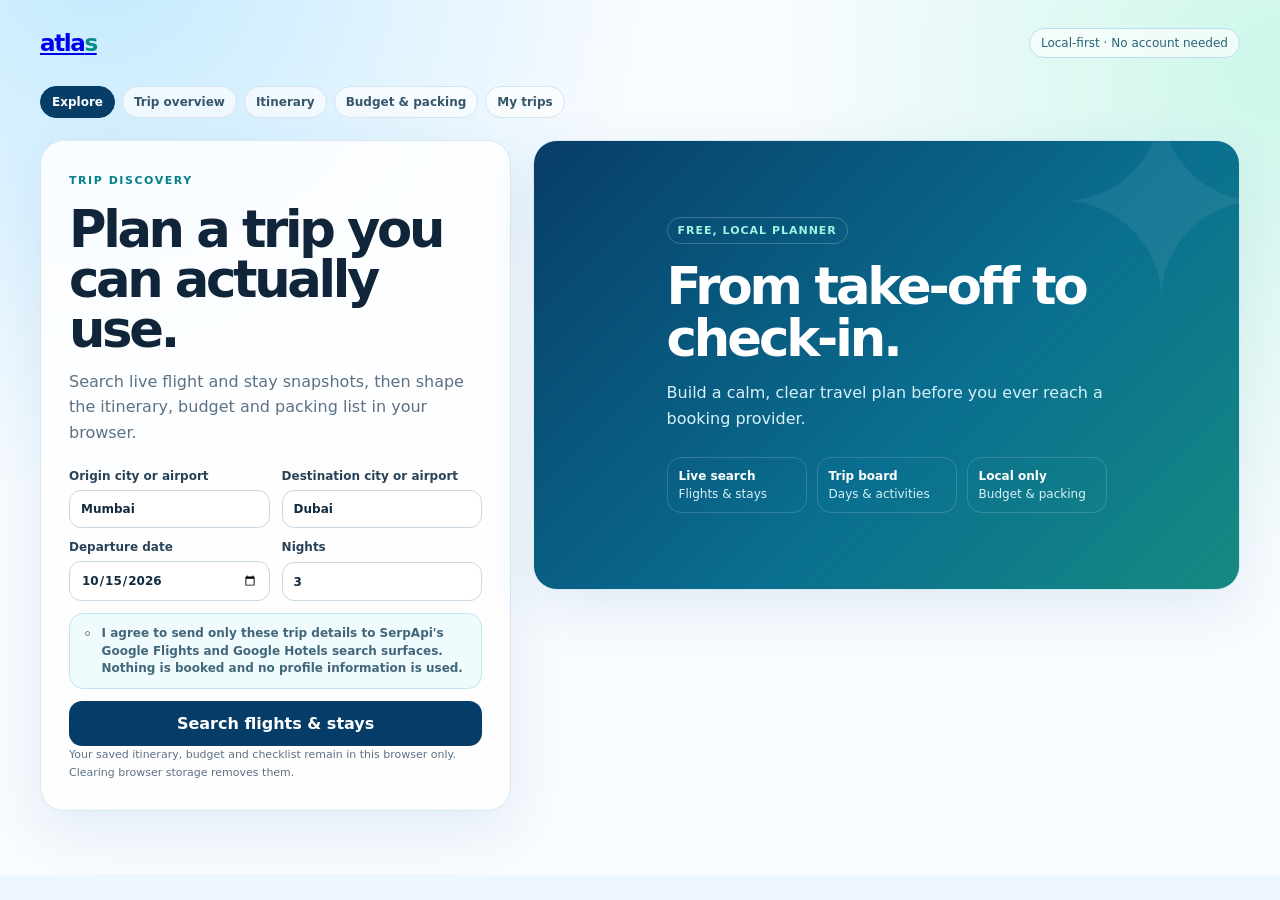
==== index.html @ ae642bfd "Initial Atlas travel planner prototype" ====
<!doctype html>
<html lang="en">
<head>
  <meta charset="utf-8" />
  <meta name="viewport" content="width=device-width, initial-scale=1" />
  <title>Atlas — Local Travel Planner</title>
  <style>
    :root{font-family:Inter,ui-sans-serif,system-ui,sans-serif;color:#10243a;background:#eef7ff}*{box-sizing:border-box}body{margin:0;background:radial-gradient(circle at 8% -5%,#c4eaff,transparent 34rem),radial-gradient(circle at 100% 8%,#cdf7ea,transparent 31rem),#f8fbff}button,input{font:inherit}button{cursor:pointer}.shell{max-width:1240px;margin:auto;padding:28px 20px 64px}.top{display:flex;justify-content:space-between;align-items:center;margin-bottom:28px}.brand{font-weight:900;letter-spacing:-.06em;font-size:23px}.brand i{font-style:normal;color:#078b89}.local{border:1px solid #bce0ef;border-radius:999px;padding:7px 11px;font-size:12px;color:#27637b;background:#ffffffa6}.hero{display:grid;grid-template-columns:.8fr 1.2fr;gap:22px}.card{border:1px solid #d6e8f2;border-radius:24px;background:#ffffffd9;box-shadow:0 18px 55px #1c61921a}.search{padding:28px}.eyebrow{font-size:11px;font-weight:900;letter-spacing:.14em;text-transform:uppercase;color:#05808c}.search h1{font-size:clamp(2rem,4vw,3.75rem);line-height:.98;letter-spacing:-.065em;margin:16px 0 14px}.search p{line-height:1.6;color:#5c7184;margin:0}.grid{display:grid;grid-template-columns:1fr 1fr;gap:12px;margin-top:24px}label{display:grid;gap:7px;color:#284359;font-size:12px;font-weight:800}input{min-width:0;border:1px solid #c7d8e3;border-radius:12px;padding:11px;background:#fff;color:#142a3e;outline:0}input:focus{border-color:#008b9a;box-shadow:0 0 0 3px #c7f1f1}.consent{display:flex;gap:9px;align-items:flex-start;border:1px solid #bfe5ee;background:#effbfc;border-radius:14px;padding:11px;margin-top:12px;color:#42667a;font-size:12px;line-height:1.45}.consent input{margin-top:2px}.primary{width:100%;border:0;border-radius:13px;background:#063d68;color:#fff;font-weight:850;padding:13px;margin-top:12px;transition:.2s}.primary:hover{background:#07568b;transform:translateY(-1px)}.primary:disabled{opacity:.55;cursor:not-allowed;transform:none}.fine{font-size:11px;color:#6b7f91;margin:13px 0 0;line-height:1.5}.welcome{min-height:450px;display:grid;place-items:center;overflow:hidden;position:relative;background:linear-gradient(135deg,#073d68,#0a6f90 58%,#168a81);padding:34px;color:#fff}.welcome:after{content:'✦';font-size:260px;line-height:1;position:absolute;right:-31px;top:-65px;color:#fff1}.welcome article{z-index:1;max-width:440px}.welcome span{display:inline-block;border:1px solid #ffffff36;border-radius:999px;padding:6px 10px;font-size:11px;font-weight:800;letter-spacing:.09em;text-transform:uppercase;color:#9ff4e2}.welcome h2{font-size:clamp(2rem,4vw,3.4rem);letter-spacing:-.06em;line-height:1;margin:17px 0 12px}.welcome p{color:#d7f2fb;line-height:1.65}.value{display:grid;grid-template-columns:repeat(3,1fr);gap:10px;margin-top:24px}.value div{border:1px solid #ffffff29;border-radius:14px;padding:11px;font-size:12px;color:#d7f2fb}.value b{display:block;color:#fff;margin-bottom:4px}.results{display:none;overflow:hidden}.results.active{display:block}.trip-head{padding:25px;background:linear-gradient(130deg,#05395f,#08738d 61%,#168980);color:#fff;position:relative;overflow:hidden}.trip-head:after{content:'✦';position:absolute;right:18px;top:-42px;font-size:150px;color:#fff1}.trip-head small{color:#a9f5e3;font-weight:900;text-transform:uppercase;letter-spacing:.12em}.trip-head h2{margin:7px 0;font-size:25px;letter-spacing:-.04em}.trip-head p{margin:0;color:#dbf5fb;font-size:13px}.head-actions{position:absolute;z-index:1;right:19px;bottom:18px;display:flex;gap:8px}.head-actions button{border:1px solid #ffffff57;background:#ffffff20;color:#fff;border-radius:9px;padding:8px 10px;font-size:11px;font-weight:800}.result-body{padding:20px}.timeline{display:grid;grid-template-columns:repeat(4,1fr);gap:8px;padding:0;margin:0 0 20px;list-style:none}.timeline li{border:1px solid #dce9ef;border-radius:12px;padding:10px;background:#fbfdff}.timeline li:before{content:'•';font-size:24px;line-height:8px;color:#0994a1}.timeline strong,.timeline span{display:block}.timeline strong{font-size:11px;margin-top:5px}.timeline span{font-size:10px;line-height:1.35;color:#6a7d8d;margin-top:3px}.groups{display:grid;gap:18px}.group-title{display:flex;justify-content:space-between;align-items:center}.group-title h3{font-size:16px;letter-spacing:-.025em;margin:0}.count{font-size:11px;color:#07828d;background:#e4f8f7;padding:5px 8px;border-radius:999px;font-weight:800}.group p{font-size:11px;line-height:1.5;color:#687e91;margin:4px 0 9px}.options{display:grid;gap:9px}.option{display:grid;grid-template-columns:42px minmax(0,1fr) auto;gap:11px;align-items:center;border:1px solid #dce8ef;background:#fff;border-radius:14px;padding:10px;transition:.2s}.option:hover{border-color:#8bd4df;box-shadow:0 8px 20px #197ca315}.icon{display:grid;place-items:center;width:42px;height:42px;border-radius:12px;background:linear-gradient(135deg,#daf5ff,#d4f4e9);font-size:18px}.option strong{font-size:12px}.option div{font-size:11px;line-height:1.4;color:#617687;margin-top:2px}.price{font-size:11px;font-weight:900;color:#08758f;text-align:right}.warning{margin-top:15px;border-radius:12px;background:#fff7df;color:#6e5103;padding:11px;font-size:11px;line-height:1.5}.planner{display:none;grid-template-columns:1.2fr .8fr;gap:20px;margin-top:22px}.planner.active{display:grid}.section{padding:22px}.section h2{font-size:18px;letter-spacing:-.03em;margin:0}.section>p{font-size:12px;color:#687c8d;line-height:1.5;margin:5px 0 16px}.days{display:grid;gap:9px}.day{border:1px solid #dce8ef;border-radius:14px;padding:12px;background:#fbfdff}.day-head{display:flex;justify-content:space-between;gap:10px;align-items:center}.day-head b{font-size:13px}.day-head span{font-size:11px;color:#637b8f}.activities{margin:10px 0 0;padding:0;list-style:none;display:grid;gap:6px}.activities li{display:flex;justify-content:space-between;gap:8px;border-top:1px solid #e6eef3;padding-top:7px;font-size:12px;color:#344f63}.activities button{border:0;background:transparent;color:#a34c4c;font-size:11px}.inline-form{display:grid;grid-template-columns:90px minmax(0,1fr) auto;gap:8px;margin-top:12px}.inline-form input{padding:9px;font-size:12px}.secondary{border:1px solid #a7d7e2;border-radius:10px;background:#edfaff;color:#08616f;padding:9px 11px;font-size:12px;font-weight:850}.budget-box{display:grid;gap:10px}.budget-total{border-radius:15px;background:#073e68;color:#fff;padding:15px}.budget-total small{color:#bfeefe}.budget-total b{display:block;font-size:27px;letter-spacing:-.05em;margin-top:2px}.expense-form{display:grid;grid-template-columns:minmax(0,1fr) 92px;gap:8px}.expense-list{display:grid;gap:6px;margin-top:4px}.expense{display:flex;justify-content:space-between;font-size:12px;padding:8px 0;border-bottom:1px solid #e5edf1}.expense button{border:0;background:none;color:#a34c4c;font-size:11px}.checks{display:grid;gap:8px}.check{display:flex;gap:9px;align-items:center;font-size:12px;color:#39566a}.check input{min-width:auto}.saved{margin-top:22px;padding:20px;display:none}.saved.active{display:block}.saved-list{display:flex;gap:8px;flex-wrap:wrap}.saved-list button{border:1px solid #bcdce8;border-radius:10px;padding:9px 10px;background:#f8fdff;color:#245168;font-size:11px;font-weight:800}.error{display:none;margin-top:15px;background:#fff0f2;color:#9e1740;border:1px solid #fecdd3;padding:11px;border-radius:12px;font-size:12px}.empty{font-size:12px;color:#6d8191;text-align:center;padding:15px}.toast{position:fixed;left:50%;bottom:24px;transform:translateX(-50%) translateY(70px);background:#073e68;color:#fff;border-radius:999px;padding:11px 15px;font-size:12px;font-weight:800;transition:.25s;z-index:3}.toast.show{transform:translateX(-50%) translateY(0)}@media(max-width:900px){.hero,.planner{grid-template-columns:1fr}.welcome{min-height:300px}.timeline{grid-template-columns:1fr 1fr}}@media(max-width:520px){.shell{padding:18px 14px 44px}.search,.section{padding:20px}.grid,.value{grid-template-columns:1fr}.option{grid-template-columns:40px minmax(0,1fr)}.price{grid-column:2;text-align:left}.head-actions{position:static;margin-top:16px}.inline-form{grid-template-columns:1fr}.timeline{grid-template-columns:1fr 1fr}}
  </style>
</head>
<body>
  <div class="shell">
    <header class="top"><a href="/" class="brand">atla<i>s</i></a><div class="local">Local-first · No account needed</div></header>
    <nav aria-label="Atlas workspace" style="display:flex;gap:7px;overflow:auto;padding:0 0 22px"><a href="#search-form" style="border:1px solid #073e68;border-radius:999px;padding:8px 11px;background:#073e68;color:#fff;font-size:12px;font-weight:800;text-decoration:none;white-space:nowrap">Explore</a><a href="#results" style="border:1px solid #d4e5ed;border-radius:999px;padding:8px 11px;background:#ffffffa6;color:#36576b;font-size:12px;font-weight:800;text-decoration:none;white-space:nowrap">Trip overview</a><a href="#planner" style="border:1px solid #d4e5ed;border-radius:999px;padding:8px 11px;background:#ffffffa6;color:#36576b;font-size:12px;font-weight:800;text-decoration:none;white-space:nowrap">Itinerary</a><a href="#planner" style="border:1px solid #d4e5ed;border-radius:999px;padding:8px 11px;background:#ffffffa6;color:#36576b;font-size:12px;font-weight:800;text-decoration:none;white-space:nowrap">Budget & packing</a><a href="#saved" style="border:1px solid #d4e5ed;border-radius:999px;padding:8px 11px;background:#ffffffa6;color:#36576b;font-size:12px;font-weight:800;text-decoration:none;white-space:nowrap">My trips</a></nav>
    <main class="hero">
      <section class="card search"><span class="eyebrow">Trip discovery</span><h1>Plan a trip you can actually use.</h1><p>Search live flight and stay snapshots, then shape the itinerary, budget and packing list in your browser.</p>
        <form id="search-form"><div class="grid"><label>Origin city or airport<input name="origin" value="Mumbai" required maxlength="80" placeholder="Mumbai or BOM"></label><label>Destination city or airport<input name="destination" value="Dubai" required maxlength="80" placeholder="Dubai or DXB"></label><label>Departure date<input name="departure_date" type="date" value="2026-10-15" required></label><label>Nights<input name="duration_days" type="number" min="1" max="30" value="3" required></label></div><label class="consent"><input id="confirm" type="checkbox" required><span>I agree to send only these trip details to SerpApi's Google Flights and Google Hotels search surfaces. Nothing is booked and no profile information is used.</span></label><button id="submit" class="primary" type="submit">Search flights & stays</button></form>
        <div id="error" class="error" role="alert"></div><p class="fine">Your saved itinerary, budget and checklist remain in this browser only. Clearing browser storage removes them.</p>
      </section>
      <section><div id="welcome" class="card welcome"><article><span>Free, local planner</span><h2>From take-off to check-in.</h2><p>Build a calm, clear travel plan before you ever reach a booking provider.</p><div class="value"><div><b>Live search</b>Flights & stays</div><div><b>Trip board</b>Days & activities</div><div><b>Local only</b>Budget & packing</div></div></article></div><article id="results" class="card results"></article></section>
    </main>
    <section id="planner" class="planner"><article class="card section"><h2>Itinerary board</h2><p>Add your own plans to each day. They stay on this device.</p><div id="days" class="days"></div><form id="activity-form" class="inline-form"><input id="activity-day" type="number" min="1" value="1" aria-label="Day"><input id="activity-name" maxlength="100" placeholder="e.g. Dinner in Downtown" required><button class="secondary">Add plan</button></form></article><aside class="card section"><h2>Trip budget</h2><p>Manual planning budget — not a booking quote.</p><div class="budget-box"><div class="budget-total"><small>Planned spend</small><b id="budget-total">USD 0</b></div><form id="expense-form" class="expense-form"><input id="expense-name" maxlength="60" placeholder="e.g. Airport transfer" required><input id="expense-amount" type="number" min="0" step="1" placeholder="USD" required><button class="secondary" style="grid-column:1/-1">Add expense</button></form><div id="expense-list" class="expense-list"></div></div><h2 style="margin-top:24px">Packing checklist</h2><p>Simple, local and editable later.</p><div id="checks" class="checks"></div></aside></section>
    <section id="saved" class="card saved"><h2 style="margin:0;font-size:17px">Saved in this browser</h2><p style="font-size:12px;margin:5px 0 13px">Open a locally saved trip plan or clear it from this device.</p><div id="saved-list" class="saved-list"></div></section>
  </div><div id="toast" class="toast" role="status"></div>
  <script>
    const $=selector=>document.querySelector(selector), storeKey='atlas.localTrips.v1';let active=null;const defaults=['Passport / ID','Flight check-in','Power adapter','Medication','Travel insurance'];
    const text=(tag,value)=>{const node=document.createElement(tag);node.textContent=value;return node};const safe=()=>{try{return JSON.parse(localStorage.getItem(storeKey)||'[]')}catch{return[]}};const saveAll=trips=>localStorage.setItem(storeKey,JSON.stringify(trips));
    function toast(message){const node=$('#toast');node.textContent=message;node.classList.add('show');setTimeout(()=>node.classList.remove('show'),2200)}function money(value){return `USD ${Number(value||0).toLocaleString('en-US',{maximumFractionDigits:0})}`}
    function persist(){if(!active)return;const trips=safe();const index=trips.findIndex(item=>item.id===active.id);if(index>=0)trips[index]=active;else trips.unshift(active);saveAll(trips.slice(0,8));renderSaved()}
    function createTrip(data){return{id:crypto.randomUUID(),createdAt:Date.now(),data,activities:Array.from({length:data.trip.duration_days},()=>[]),expenses:[],checks:defaults.map(label=>({label,done:false}))}}
    function renderResults(){const data=active.data,results=$('#results');results.replaceChildren();const head=document.createElement('header');head.className='trip-head';head.append(text('small','Your trip at a glance'),text('h2',data.trip.title),text('p',`${data.trip.origin} → ${data.trip.destination} · ${data.trip.date_label} · ${data.trip.duration_days} nights`));const actions=document.createElement('div');actions.className='head-actions';const saveButton=text('button','Save plan');saveButton.onclick=()=>{persist();toast('Trip saved on this device')};const resetButton=text('button','New search');resetButton.onclick=()=>window.scrollTo({top:0,behavior:'smooth'});actions.append(saveButton,resetButton);head.append(actions);const body=document.createElement('div');body.className='result-body';const timeline=document.createElement('ol');timeline.className='timeline';data.timeline.forEach(item=>{const li=document.createElement('li');li.append(text('strong',item.title),text('span',item.detail));timeline.append(li)});const groups=document.createElement('div');groups.className='groups';data.option_groups.forEach((group,index)=>{const section=document.createElement('section');section.className='group';const title=document.createElement('div');title.className='group-title';title.append(text('h3',group.title),text('span',`${group.options.length} options`));title.lastChild.className='count';section.append(title,text('p',group.subtitle));const options=document.createElement('div');options.className='options';group.options.forEach(option=>{const row=document.createElement('article');row.className='option';const icon=text('span',index===0?'✈':'⌂');icon.className='icon';const detail=document.createElement('div');detail.append(text('strong',option.label),text('div',option.detail));const price=text('span',option.detail.match(/(?:USD\s*\d+|\$\d+)/)?.[0]||'Live snapshot');price.className='price';row.append(icon,detail,price);options.append(row)});section.append(options);groups.append(section)});body.append(timeline,groups,text('div',data.notice));body.lastChild.className='warning';results.append(head,body);results.classList.add('active');$('#welcome').style.display='none'}
    function renderPlanner(){if(!active)return;const days=$('#days');days.replaceChildren();active.activities.forEach((items,index)=>{const day=document.createElement('section');day.className='day';const hd=document.createElement('div');hd.className='day-head';hd.append(text('b',`Day ${index+1}`),text('span',index===0?'Arrival':'Plan your day'));const list=document.createElement('ul');list.className='activities';if(!items.length)list.append(text('li','Nothing planned yet.'));items.forEach((item,itemIndex)=>{const li=document.createElement('li');const remove=text('button','Remove');remove.onclick=()=>{active.activities[index].splice(itemIndex,1);persist();renderPlanner()};li.append(text('span',item),remove);list.append(li)});day.append(hd,list);days.append(day)});const expenseList=$('#expense-list');expenseList.replaceChildren();const total=active.expenses.reduce((sum,item)=>sum+item.amount,0);$('#budget-total').textContent=money(total);if(!active.expenses.length)expenseList.append(text('div','No expenses added yet.'));active.expenses.forEach((item,index)=>{const row=document.createElement('div');row.className='expense';const remove=text('button','Remove');remove.onclick=()=>{active.expenses.splice(index,1);persist();renderPlanner()};row.append(text('span',item.name),text('span',`${money(item.amount)} `),remove);expenseList.append(row)});const checks=$('#checks');checks.replaceChildren();active.checks.forEach((item,index)=>{const label=document.createElement('label');label.className='check';const input=document.createElement('input');input.type='checkbox';input.checked=item.done;input.onchange=()=>{active.checks[index].done=input.checked;persist()};label.append(input,text('span',item.label));checks.append(label)});$('#planner').classList.add('active')}
    function renderSaved(){const trips=safe(),area=$('#saved'),list=$('#saved-list');list.replaceChildren();if(!trips.length){area.classList.remove('active');return}trips.forEach(trip=>{const button=text('button',`${trip.data.trip.destination} · ${trip.data.trip.date_label}`);button.onclick=()=>{active=trip;renderResults();renderPlanner();window.scrollTo({top:340,behavior:'smooth'})};list.append(button)});area.classList.add('active')}
    $('#search-form').addEventListener('submit',async event=>{event.preventDefault();const submit=$('#submit'),error=$('#error');error.style.display='none';submit.disabled=true;submit.textContent='Searching live options…';try{const fd=new FormData(event.currentTarget);const response=await fetch('/api/search',{method:'POST',headers:{'Content-Type':'application/json'},body:JSON.stringify({origin:fd.get('origin'),destination:fd.get('destination'),departure_date:fd.get('departure_date'),duration_days:Number(fd.get('duration_days'))})});const data=await response.json();if(!response.ok)throw new Error(data.detail||'Search is unavailable.');active=createTrip(data);renderResults();renderPlanner();persist();toast('Your local trip board is ready')}catch(reason){error.textContent=reason.message||'Search is unavailable.';error.style.display='block'}finally{submit.disabled=false;submit.textContent='Search flights & stays'}});
    $('#activity-form').addEventListener('submit',event=>{event.preventDefault();if(!active)return;const day=Number($('#activity-day').value)-1,name=$('#activity-name').value.trim();if(day<0||day>=active.activities.length||!name)return;active.activities[day].push(name);$('#activity-name').value='';persist();renderPlanner();toast('Plan added')});$('#expense-form').addEventListener('submit',event=>{event.preventDefault();if(!active)return;const name=$('#expense-name').value.trim(),amount=Number($('#expense-amount').value);if(!name||!Number.isFinite(amount)||amount<0)return;active.expenses.push({name,amount});$('#expense-name').value='';$('#expense-amount').value='';persist();renderPlanner();toast('Expense added')});renderSaved();
  </script>
</body>
</html>
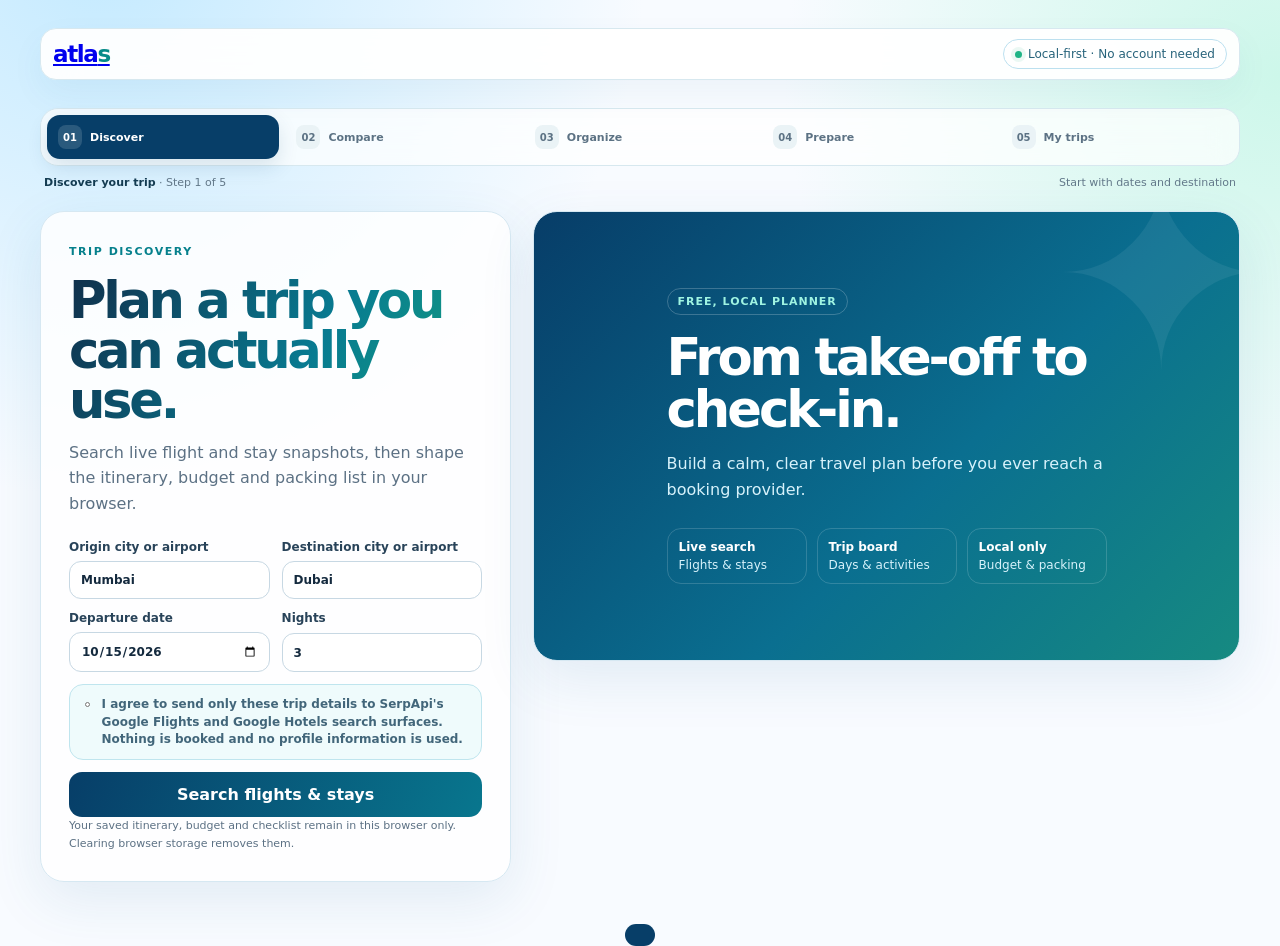
==== commit 2e90ae7b: "Improve planner navigation and responsive UX" ====
--- a/index.html
+++ b/index.html
@@ -7,11 +7,14 @@
   <style>
     :root{font-family:Inter,ui-sans-serif,system-ui,sans-serif;color:#10243a;background:#eef7ff}*{box-sizing:border-box}body{margin:0;background:radial-gradient(circle at 8% -5%,#c4eaff,transparent 34rem),radial-gradient(circle at 100% 8%,#cdf7ea,transparent 31rem),#f8fbff}button,input{font:inherit}button{cursor:pointer}.shell{max-width:1240px;margin:auto;padding:28px 20px 64px}.top{display:flex;justify-content:space-between;align-items:center;margin-bottom:28px}.brand{font-weight:900;letter-spacing:-.06em;font-size:23px}.brand i{font-style:normal;color:#078b89}.local{border:1px solid #bce0ef;border-radius:999px;padding:7px 11px;font-size:12px;color:#27637b;background:#ffffffa6}.hero{display:grid;grid-template-columns:.8fr 1.2fr;gap:22px}.card{border:1px solid #d6e8f2;border-radius:24px;background:#ffffffd9;box-shadow:0 18px 55px #1c61921a}.search{padding:28px}.eyebrow{font-size:11px;font-weight:900;letter-spacing:.14em;text-transform:uppercase;color:#05808c}.search h1{font-size:clamp(2rem,4vw,3.75rem);line-height:.98;letter-spacing:-.065em;margin:16px 0 14px}.search p{line-height:1.6;color:#5c7184;margin:0}.grid{display:grid;grid-template-columns:1fr 1fr;gap:12px;margin-top:24px}label{display:grid;gap:7px;color:#284359;font-size:12px;font-weight:800}input{min-width:0;border:1px solid #c7d8e3;border-radius:12px;padding:11px;background:#fff;color:#142a3e;outline:0}input:focus{border-color:#008b9a;box-shadow:0 0 0 3px #c7f1f1}.consent{display:flex;gap:9px;align-items:flex-start;border:1px solid #bfe5ee;background:#effbfc;border-radius:14px;padding:11px;margin-top:12px;color:#42667a;font-size:12px;line-height:1.45}.consent input{margin-top:2px}.primary{width:100%;border:0;border-radius:13px;background:#063d68;color:#fff;font-weight:850;padding:13px;margin-top:12px;transition:.2s}.primary:hover{background:#07568b;transform:translateY(-1px)}.primary:disabled{opacity:.55;cursor:not-allowed;transform:none}.fine{font-size:11px;color:#6b7f91;margin:13px 0 0;line-height:1.5}.welcome{min-height:450px;display:grid;place-items:center;overflow:hidden;position:relative;background:linear-gradient(135deg,#073d68,#0a6f90 58%,#168a81);padding:34px;color:#fff}.welcome:after{content:'✦';font-size:260px;line-height:1;position:absolute;right:-31px;top:-65px;color:#fff1}.welcome article{z-index:1;max-width:440px}.welcome span{display:inline-block;border:1px solid #ffffff36;border-radius:999px;padding:6px 10px;font-size:11px;font-weight:800;letter-spacing:.09em;text-transform:uppercase;color:#9ff4e2}.welcome h2{font-size:clamp(2rem,4vw,3.4rem);letter-spacing:-.06em;line-height:1;margin:17px 0 12px}.welcome p{color:#d7f2fb;line-height:1.65}.value{display:grid;grid-template-columns:repeat(3,1fr);gap:10px;margin-top:24px}.value div{border:1px solid #ffffff29;border-radius:14px;padding:11px;font-size:12px;color:#d7f2fb}.value b{display:block;color:#fff;margin-bottom:4px}.results{display:none;overflow:hidden}.results.active{display:block}.trip-head{padding:25px;background:linear-gradient(130deg,#05395f,#08738d 61%,#168980);color:#fff;position:relative;overflow:hidden}.trip-head:after{content:'✦';position:absolute;right:18px;top:-42px;font-size:150px;color:#fff1}.trip-head small{color:#a9f5e3;font-weight:900;text-transform:uppercase;letter-spacing:.12em}.trip-head h2{margin:7px 0;font-size:25px;letter-spacing:-.04em}.trip-head p{margin:0;color:#dbf5fb;font-size:13px}.head-actions{position:absolute;z-index:1;right:19px;bottom:18px;display:flex;gap:8px}.head-actions button{border:1px solid #ffffff57;background:#ffffff20;color:#fff;border-radius:9px;padding:8px 10px;font-size:11px;font-weight:800}.result-body{padding:20px}.timeline{display:grid;grid-template-columns:repeat(4,1fr);gap:8px;padding:0;margin:0 0 20px;list-style:none}.timeline li{border:1px solid #dce9ef;border-radius:12px;padding:10px;background:#fbfdff}.timeline li:before{content:'•';font-size:24px;line-height:8px;color:#0994a1}.timeline strong,.timeline span{display:block}.timeline strong{font-size:11px;margin-top:5px}.timeline span{font-size:10px;line-height:1.35;color:#6a7d8d;margin-top:3px}.groups{display:grid;gap:18px}.group-title{display:flex;justify-content:space-between;align-items:center}.group-title h3{font-size:16px;letter-spacing:-.025em;margin:0}.count{font-size:11px;color:#07828d;background:#e4f8f7;padding:5px 8px;border-radius:999px;font-weight:800}.group p{font-size:11px;line-height:1.5;color:#687e91;margin:4px 0 9px}.options{display:grid;gap:9px}.option{display:grid;grid-template-columns:42px minmax(0,1fr) auto;gap:11px;align-items:center;border:1px solid #dce8ef;background:#fff;border-radius:14px;padding:10px;transition:.2s}.option:hover{border-color:#8bd4df;box-shadow:0 8px 20px #197ca315}.icon{display:grid;place-items:center;width:42px;height:42px;border-radius:12px;background:linear-gradient(135deg,#daf5ff,#d4f4e9);font-size:18px}.option strong{font-size:12px}.option div{font-size:11px;line-height:1.4;color:#617687;margin-top:2px}.price{font-size:11px;font-weight:900;color:#08758f;text-align:right}.warning{margin-top:15px;border-radius:12px;background:#fff7df;color:#6e5103;padding:11px;font-size:11px;line-height:1.5}.planner{display:none;grid-template-columns:1.2fr .8fr;gap:20px;margin-top:22px}.planner.active{display:grid}.section{padding:22px}.section h2{font-size:18px;letter-spacing:-.03em;margin:0}.section>p{font-size:12px;color:#687c8d;line-height:1.5;margin:5px 0 16px}.days{display:grid;gap:9px}.day{border:1px solid #dce8ef;border-radius:14px;padding:12px;background:#fbfdff}.day-head{display:flex;justify-content:space-between;gap:10px;align-items:center}.day-head b{font-size:13px}.day-head span{font-size:11px;color:#637b8f}.activities{margin:10px 0 0;padding:0;list-style:none;display:grid;gap:6px}.activities li{display:flex;justify-content:space-between;gap:8px;border-top:1px solid #e6eef3;padding-top:7px;font-size:12px;color:#344f63}.activities button{border:0;background:transparent;color:#a34c4c;font-size:11px}.inline-form{display:grid;grid-template-columns:90px minmax(0,1fr) auto;gap:8px;margin-top:12px}.inline-form input{padding:9px;font-size:12px}.secondary{border:1px solid #a7d7e2;border-radius:10px;background:#edfaff;color:#08616f;padding:9px 11px;font-size:12px;font-weight:850}.budget-box{display:grid;gap:10px}.budget-total{border-radius:15px;background:#073e68;color:#fff;padding:15px}.budget-total small{color:#bfeefe}.budget-total b{display:block;font-size:27px;letter-spacing:-.05em;margin-top:2px}.expense-form{display:grid;grid-template-columns:minmax(0,1fr) 92px;gap:8px}.expense-list{display:grid;gap:6px;margin-top:4px}.expense{display:flex;justify-content:space-between;font-size:12px;padding:8px 0;border-bottom:1px solid #e5edf1}.expense button{border:0;background:none;color:#a34c4c;font-size:11px}.checks{display:grid;gap:8px}.check{display:flex;gap:9px;align-items:center;font-size:12px;color:#39566a}.check input{min-width:auto}.saved{margin-top:22px;padding:20px;display:none}.saved.active{display:block}.saved-list{display:flex;gap:8px;flex-wrap:wrap}.saved-list button{border:1px solid #bcdce8;border-radius:10px;padding:9px 10px;background:#f8fdff;color:#245168;font-size:11px;font-weight:800}.error{display:none;margin-top:15px;background:#fff0f2;color:#9e1740;border:1px solid #fecdd3;padding:11px;border-radius:12px;font-size:12px}.empty{font-size:12px;color:#6d8191;text-align:center;padding:15px}.toast{position:fixed;left:50%;bottom:24px;transform:translateX(-50%) translateY(70px);background:#073e68;color:#fff;border-radius:999px;padding:11px 15px;font-size:12px;font-weight:800;transition:.25s;z-index:3}.toast.show{transform:translateX(-50%) translateY(0)}@media(max-width:900px){.hero,.planner{grid-template-columns:1fr}.welcome{min-height:300px}.timeline{grid-template-columns:1fr 1fr}}@media(max-width:520px){.shell{padding:18px 14px 44px}.search,.section{padding:20px}.grid,.value{grid-template-columns:1fr}.option{grid-template-columns:40px minmax(0,1fr)}.price{grid-column:2;text-align:left}.head-actions{position:static;margin-top:16px}.inline-form{grid-template-columns:1fr}.timeline{grid-template-columns:1fr 1fr}}
   </style>
+  <style>
+    html{scroll-behavior:smooth}.top{position:sticky;top:10px;z-index:30;padding:10px 12px;border:1px solid #d7e8ef;border-radius:16px;background:#fffffff0;backdrop-filter:blur(18px);box-shadow:0 14px 35px #155d8c0d}.flow-nav{display:grid;grid-template-columns:repeat(5,1fr);gap:6px;margin:0 0 10px;padding:6px;border:1px solid #d7e8ef;border-radius:18px;background:#ffffffb8;backdrop-filter:blur(14px)}.flow-link{display:flex;align-items:center;gap:8px;padding:10px 11px;border-radius:13px;color:#5c7284;font-size:11px;font-weight:850;text-decoration:none;transition:.2s}.flow-link span{display:grid;place-items:center;flex:0 0 24px;width:24px;height:24px;border-radius:8px;background:#eaf3f6;font-size:10px}.flow-link.active{background:#073e68;color:#fff;box-shadow:0 8px 20px #073e6820}.flow-link.active span{background:#ffffff25}.flow-link.done{color:#087a72}.flow-link.done span{background:#dff8ee}.flow-status{display:flex;justify-content:space-between;margin:0 4px 22px;color:#63798a;font-size:11px}.flow-status b{color:#153d53}.search h1{background:linear-gradient(120deg,#102f4b,#087b91 58%,#13a17d);background-clip:text;-webkit-background-clip:text;color:transparent}.primary{background:linear-gradient(110deg,#073e68,#08758d 62%,#138d7c);background-size:160% 100%}.primary:hover{background-position:100% 0}.local:before{content:"";display:inline-block;width:7px;height:7px;margin-right:6px;border-radius:50%;background:#20b486;box-shadow:0 0 0 4px #20b48617}.option:hover{transform:translateY(-2px)}.flow-link:focus-visible,button:focus-visible,input:focus-visible{outline:3px solid #44c7c8;outline-offset:2px}@media(prefers-reduced-motion:reduce){html{scroll-behavior:auto}*,*:before,*:after{animation:none!important;transition:none!important}}@media(max-width:760px){.flow-nav{position:fixed;left:10px;right:10px;bottom:10px;z-index:40;margin:0;box-shadow:0 16px 50px #062d4938}.flow-link{justify-content:center;padding:9px 6px;font-size:0}.flow-link:after{content:attr(data-short);font-size:9px}.shell{padding-bottom:105px}.flow-status{display:none}}@media(max-width:420px){.flow-link:after{display:none}}
+  </style>
 </head>
 <body>
   <div class="shell">
     <header class="top"><a href="/" class="brand">atla<i>s</i></a><div class="local">Local-first · No account needed</div></header>
-    <nav aria-label="Atlas workspace" style="display:flex;gap:7px;overflow:auto;padding:0 0 22px"><a href="#search-form" style="border:1px solid #073e68;border-radius:999px;padding:8px 11px;background:#073e68;color:#fff;font-size:12px;font-weight:800;text-decoration:none;white-space:nowrap">Explore</a><a href="#results" style="border:1px solid #d4e5ed;border-radius:999px;padding:8px 11px;background:#ffffffa6;color:#36576b;font-size:12px;font-weight:800;text-decoration:none;white-space:nowrap">Trip overview</a><a href="#planner" style="border:1px solid #d4e5ed;border-radius:999px;padding:8px 11px;background:#ffffffa6;color:#36576b;font-size:12px;font-weight:800;text-decoration:none;white-space:nowrap">Itinerary</a><a href="#planner" style="border:1px solid #d4e5ed;border-radius:999px;padding:8px 11px;background:#ffffffa6;color:#36576b;font-size:12px;font-weight:800;text-decoration:none;white-space:nowrap">Budget & packing</a><a href="#saved" style="border:1px solid #d4e5ed;border-radius:999px;padding:8px 11px;background:#ffffffa6;color:#36576b;font-size:12px;font-weight:800;text-decoration:none;white-space:nowrap">My trips</a></nav>
+    <nav class="flow-nav" aria-label="Trip planning progress"><a class="flow-link active" data-step="0" data-short="Explore" href="#search-form"><span>01</span>Discover</a><a class="flow-link" data-step="1" data-short="Compare" href="#results"><span>02</span>Compare</a><a class="flow-link" data-step="2" data-short="Plan" href="#planner"><span>03</span>Organize</a><a class="flow-link" data-step="3" data-short="Prepare" href="#planner"><span>04</span>Prepare</a><a class="flow-link" data-step="4" data-short="Trips" href="#saved"><span>05</span>My trips</a></nav><div class="flow-status" aria-live="polite"><span><b id="flow-title">Discover your trip</b> · Step <span id="flow-number">1</span> of 5</span><span id="flow-hint">Start with dates and destination</span></div>
     <main class="hero">
       <section class="card search"><span class="eyebrow">Trip discovery</span><h1>Plan a trip you can actually use.</h1><p>Search live flight and stay snapshots, then shape the itinerary, budget and packing list in your browser.</p>
         <form id="search-form"><div class="grid"><label>Origin city or airport<input name="origin" value="Mumbai" required maxlength="80" placeholder="Mumbai or BOM"></label><label>Destination city or airport<input name="destination" value="Dubai" required maxlength="80" placeholder="Dubai or DXB"></label><label>Departure date<input name="departure_date" type="date" value="2026-10-15" required></label><label>Nights<input name="duration_days" type="number" min="1" max="30" value="3" required></label></div><label class="consent"><input id="confirm" type="checkbox" required><span>I agree to send only these trip details to SerpApi's Google Flights and Google Hotels search surfaces. Nothing is booked and no profile information is used.</span></label><button id="submit" class="primary" type="submit">Search flights & stays</button></form>
@@ -23,7 +26,7 @@
     <section id="saved" class="card saved"><h2 style="margin:0;font-size:17px">Saved in this browser</h2><p style="font-size:12px;margin:5px 0 13px">Open a locally saved trip plan or clear it from this device.</p><div id="saved-list" class="saved-list"></div></section>
   </div><div id="toast" class="toast" role="status"></div>
   <script>
-    const $=selector=>document.querySelector(selector), storeKey='atlas.localTrips.v1';let active=null;const defaults=['Passport / ID','Flight check-in','Power adapter','Medication','Travel insurance'];
+    const $=selector=>document.querySelector(selector), storeKey='atlas.localTrips.v1';let active=null;const defaults=['Passport / ID','Flight check-in','Power adapter','Medication','Travel insurance'];const flowCopy=[['Discover your trip','Start with dates and destination'],['Compare options','Review live search snapshots'],['Organize the days','Build a useful itinerary'],['Prepare to go','Budget and packing in one place'],['Return to a trip','Plans saved on this device']];function setFlow(step){document.querySelectorAll('.flow-link').forEach((link,index)=>{link.classList.toggle('active',index===step);link.classList.toggle('done',index<step);if(index===step)link.setAttribute('aria-current','step');else link.removeAttribute('aria-current')});$('#flow-number').textContent=step+1;$('#flow-title').textContent=flowCopy[step][0];$('#flow-hint').textContent=flowCopy[step][1]}document.querySelectorAll('.flow-link').forEach(link=>link.addEventListener('click',()=>setFlow(Number(link.dataset.step))));
     const text=(tag,value)=>{const node=document.createElement(tag);node.textContent=value;return node};const safe=()=>{try{return JSON.parse(localStorage.getItem(storeKey)||'[]')}catch{return[]}};const saveAll=trips=>localStorage.setItem(storeKey,JSON.stringify(trips));
     function toast(message){const node=$('#toast');node.textContent=message;node.classList.add('show');setTimeout(()=>node.classList.remove('show'),2200)}function money(value){return `USD ${Number(value||0).toLocaleString('en-US',{maximumFractionDigits:0})}`}
     function persist(){if(!active)return;const trips=safe();const index=trips.findIndex(item=>item.id===active.id);if(index>=0)trips[index]=active;else trips.unshift(active);saveAll(trips.slice(0,8));renderSaved()}
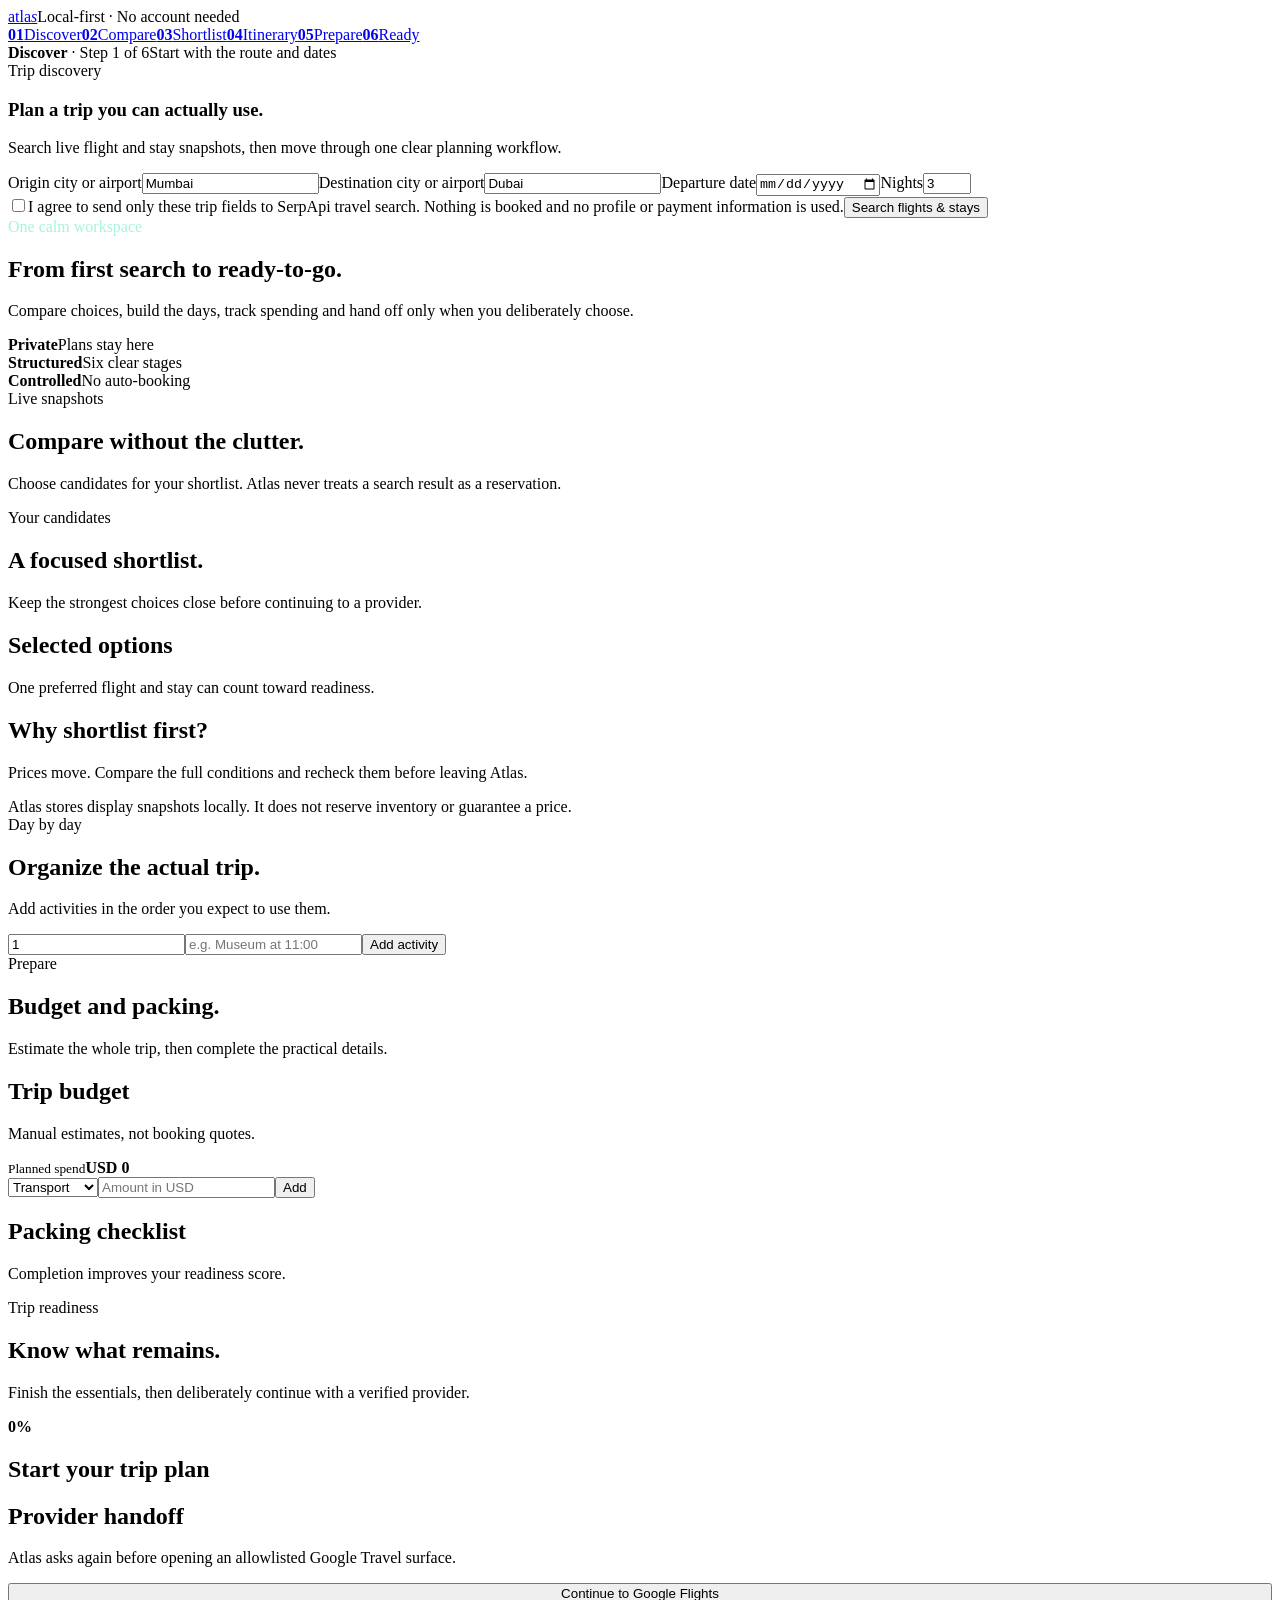
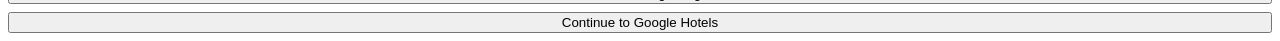
==== commit 5058e944: "Upgrade index.html for standalone Atlas workspace" ====
--- a/index.html
+++ b/index.html
@@ -1,41 +1,11 @@
-<!doctype html>
-<html lang="en">
-<head>
-  <meta charset="utf-8" />
-  <meta name="viewport" content="width=device-width, initial-scale=1" />
-  <title>Atlas — Local Travel Planner</title>
-  <style>
-    :root{font-family:Inter,ui-sans-serif,system-ui,sans-serif;color:#10243a;background:#eef7ff}*{box-sizing:border-box}body{margin:0;background:radial-gradient(circle at 8% -5%,#c4eaff,transparent 34rem),radial-gradient(circle at 100% 8%,#cdf7ea,transparent 31rem),#f8fbff}button,input{font:inherit}button{cursor:pointer}.shell{max-width:1240px;margin:auto;padding:28px 20px 64px}.top{display:flex;justify-content:space-between;align-items:center;margin-bottom:28px}.brand{font-weight:900;letter-spacing:-.06em;font-size:23px}.brand i{font-style:normal;color:#078b89}.local{border:1px solid #bce0ef;border-radius:999px;padding:7px 11px;font-size:12px;color:#27637b;background:#ffffffa6}.hero{display:grid;grid-template-columns:.8fr 1.2fr;gap:22px}.card{border:1px solid #d6e8f2;border-radius:24px;background:#ffffffd9;box-shadow:0 18px 55px #1c61921a}.search{padding:28px}.eyebrow{font-size:11px;font-weight:900;letter-spacing:.14em;text-transform:uppercase;color:#05808c}.search h1{font-size:clamp(2rem,4vw,3.75rem);line-height:.98;letter-spacing:-.065em;margin:16px 0 14px}.search p{line-height:1.6;color:#5c7184;margin:0}.grid{display:grid;grid-template-columns:1fr 1fr;gap:12px;margin-top:24px}label{display:grid;gap:7px;color:#284359;font-size:12px;font-weight:800}input{min-width:0;border:1px solid #c7d8e3;border-radius:12px;padding:11px;background:#fff;color:#142a3e;outline:0}input:focus{border-color:#008b9a;box-shadow:0 0 0 3px #c7f1f1}.consent{display:flex;gap:9px;align-items:flex-start;border:1px solid #bfe5ee;background:#effbfc;border-radius:14px;padding:11px;margin-top:12px;color:#42667a;font-size:12px;line-height:1.45}.consent input{margin-top:2px}.primary{width:100%;border:0;border-radius:13px;background:#063d68;color:#fff;font-weight:850;padding:13px;margin-top:12px;transition:.2s}.primary:hover{background:#07568b;transform:translateY(-1px)}.primary:disabled{opacity:.55;cursor:not-allowed;transform:none}.fine{font-size:11px;color:#6b7f91;margin:13px 0 0;line-height:1.5}.welcome{min-height:450px;display:grid;place-items:center;overflow:hidden;position:relative;background:linear-gradient(135deg,#073d68,#0a6f90 58%,#168a81);padding:34px;color:#fff}.welcome:after{content:'✦';font-size:260px;line-height:1;position:absolute;right:-31px;top:-65px;color:#fff1}.welcome article{z-index:1;max-width:440px}.welcome span{display:inline-block;border:1px solid #ffffff36;border-radius:999px;padding:6px 10px;font-size:11px;font-weight:800;letter-spacing:.09em;text-transform:uppercase;color:#9ff4e2}.welcome h2{font-size:clamp(2rem,4vw,3.4rem);letter-spacing:-.06em;line-height:1;margin:17px 0 12px}.welcome p{color:#d7f2fb;line-height:1.65}.value{display:grid;grid-template-columns:repeat(3,1fr);gap:10px;margin-top:24px}.value div{border:1px solid #ffffff29;border-radius:14px;padding:11px;font-size:12px;color:#d7f2fb}.value b{display:block;color:#fff;margin-bottom:4px}.results{display:none;overflow:hidden}.results.active{display:block}.trip-head{padding:25px;background:linear-gradient(130deg,#05395f,#08738d 61%,#168980);color:#fff;position:relative;overflow:hidden}.trip-head:after{content:'✦';position:absolute;right:18px;top:-42px;font-size:150px;color:#fff1}.trip-head small{color:#a9f5e3;font-weight:900;text-transform:uppercase;letter-spacing:.12em}.trip-head h2{margin:7px 0;font-size:25px;letter-spacing:-.04em}.trip-head p{margin:0;color:#dbf5fb;font-size:13px}.head-actions{position:absolute;z-index:1;right:19px;bottom:18px;display:flex;gap:8px}.head-actions button{border:1px solid #ffffff57;background:#ffffff20;color:#fff;border-radius:9px;padding:8px 10px;font-size:11px;font-weight:800}.result-body{padding:20px}.timeline{display:grid;grid-template-columns:repeat(4,1fr);gap:8px;padding:0;margin:0 0 20px;list-style:none}.timeline li{border:1px solid #dce9ef;border-radius:12px;padding:10px;background:#fbfdff}.timeline li:before{content:'•';font-size:24px;line-height:8px;color:#0994a1}.timeline strong,.timeline span{display:block}.timeline strong{font-size:11px;margin-top:5px}.timeline span{font-size:10px;line-height:1.35;color:#6a7d8d;margin-top:3px}.groups{display:grid;gap:18px}.group-title{display:flex;justify-content:space-between;align-items:center}.group-title h3{font-size:16px;letter-spacing:-.025em;margin:0}.count{font-size:11px;color:#07828d;background:#e4f8f7;padding:5px 8px;border-radius:999px;font-weight:800}.group p{font-size:11px;line-height:1.5;color:#687e91;margin:4px 0 9px}.options{display:grid;gap:9px}.option{display:grid;grid-template-columns:42px minmax(0,1fr) auto;gap:11px;align-items:center;border:1px solid #dce8ef;background:#fff;border-radius:14px;padding:10px;transition:.2s}.option:hover{border-color:#8bd4df;box-shadow:0 8px 20px #197ca315}.icon{display:grid;place-items:center;width:42px;height:42px;border-radius:12px;background:linear-gradient(135deg,#daf5ff,#d4f4e9);font-size:18px}.option strong{font-size:12px}.option div{font-size:11px;line-height:1.4;color:#617687;margin-top:2px}.price{font-size:11px;font-weight:900;color:#08758f;text-align:right}.warning{margin-top:15px;border-radius:12px;background:#fff7df;color:#6e5103;padding:11px;font-size:11px;line-height:1.5}.planner{display:none;grid-template-columns:1.2fr .8fr;gap:20px;margin-top:22px}.planner.active{display:grid}.section{padding:22px}.section h2{font-size:18px;letter-spacing:-.03em;margin:0}.section>p{font-size:12px;color:#687c8d;line-height:1.5;margin:5px 0 16px}.days{display:grid;gap:9px}.day{border:1px solid #dce8ef;border-radius:14px;padding:12px;background:#fbfdff}.day-head{display:flex;justify-content:space-between;gap:10px;align-items:center}.day-head b{font-size:13px}.day-head span{font-size:11px;color:#637b8f}.activities{margin:10px 0 0;padding:0;list-style:none;display:grid;gap:6px}.activities li{display:flex;justify-content:space-between;gap:8px;border-top:1px solid #e6eef3;padding-top:7px;font-size:12px;color:#344f63}.activities button{border:0;background:transparent;color:#a34c4c;font-size:11px}.inline-form{display:grid;grid-template-columns:90px minmax(0,1fr) auto;gap:8px;margin-top:12px}.inline-form input{padding:9px;font-size:12px}.secondary{border:1px solid #a7d7e2;border-radius:10px;background:#edfaff;color:#08616f;padding:9px 11px;font-size:12px;font-weight:850}.budget-box{display:grid;gap:10px}.budget-total{border-radius:15px;background:#073e68;color:#fff;padding:15px}.budget-total small{color:#bfeefe}.budget-total b{display:block;font-size:27px;letter-spacing:-.05em;margin-top:2px}.expense-form{display:grid;grid-template-columns:minmax(0,1fr) 92px;gap:8px}.expense-list{display:grid;gap:6px;margin-top:4px}.expense{display:flex;justify-content:space-between;font-size:12px;padding:8px 0;border-bottom:1px solid #e5edf1}.expense button{border:0;background:none;color:#a34c4c;font-size:11px}.checks{display:grid;gap:8px}.check{display:flex;gap:9px;align-items:center;font-size:12px;color:#39566a}.check input{min-width:auto}.saved{margin-top:22px;padding:20px;display:none}.saved.active{display:block}.saved-list{display:flex;gap:8px;flex-wrap:wrap}.saved-list button{border:1px solid #bcdce8;border-radius:10px;padding:9px 10px;background:#f8fdff;color:#245168;font-size:11px;font-weight:800}.error{display:none;margin-top:15px;background:#fff0f2;color:#9e1740;border:1px solid #fecdd3;padding:11px;border-radius:12px;font-size:12px}.empty{font-size:12px;color:#6d8191;text-align:center;padding:15px}.toast{position:fixed;left:50%;bottom:24px;transform:translateX(-50%) translateY(70px);background:#073e68;color:#fff;border-radius:999px;padding:11px 15px;font-size:12px;font-weight:800;transition:.25s;z-index:3}.toast.show{transform:translateX(-50%) translateY(0)}@media(max-width:900px){.hero,.planner{grid-template-columns:1fr}.welcome{min-height:300px}.timeline{grid-template-columns:1fr 1fr}}@media(max-width:520px){.shell{padding:18px 14px 44px}.search,.section{padding:20px}.grid,.value{grid-template-columns:1fr}.option{grid-template-columns:40px minmax(0,1fr)}.price{grid-column:2;text-align:left}.head-actions{position:static;margin-top:16px}.inline-form{grid-template-columns:1fr}.timeline{grid-template-columns:1fr 1fr}}
-  </style>
-  <style>
-    html{scroll-behavior:smooth}.top{position:sticky;top:10px;z-index:30;padding:10px 12px;border:1px solid #d7e8ef;border-radius:16px;background:#fffffff0;backdrop-filter:blur(18px);box-shadow:0 14px 35px #155d8c0d}.flow-nav{display:grid;grid-template-columns:repeat(5,1fr);gap:6px;margin:0 0 10px;padding:6px;border:1px solid #d7e8ef;border-radius:18px;background:#ffffffb8;backdrop-filter:blur(14px)}.flow-link{display:flex;align-items:center;gap:8px;padding:10px 11px;border-radius:13px;color:#5c7284;font-size:11px;font-weight:850;text-decoration:none;transition:.2s}.flow-link span{display:grid;place-items:center;flex:0 0 24px;width:24px;height:24px;border-radius:8px;background:#eaf3f6;font-size:10px}.flow-link.active{background:#073e68;color:#fff;box-shadow:0 8px 20px #073e6820}.flow-link.active span{background:#ffffff25}.flow-link.done{color:#087a72}.flow-link.done span{background:#dff8ee}.flow-status{display:flex;justify-content:space-between;margin:0 4px 22px;color:#63798a;font-size:11px}.flow-status b{color:#153d53}.search h1{background:linear-gradient(120deg,#102f4b,#087b91 58%,#13a17d);background-clip:text;-webkit-background-clip:text;color:transparent}.primary{background:linear-gradient(110deg,#073e68,#08758d 62%,#138d7c);background-size:160% 100%}.primary:hover{background-position:100% 0}.local:before{content:"";display:inline-block;width:7px;height:7px;margin-right:6px;border-radius:50%;background:#20b486;box-shadow:0 0 0 4px #20b48617}.option:hover{transform:translateY(-2px)}.flow-link:focus-visible,button:focus-visible,input:focus-visible{outline:3px solid #44c7c8;outline-offset:2px}@media(prefers-reduced-motion:reduce){html{scroll-behavior:auto}*,*:before,*:after{animation:none!important;transition:none!important}}@media(max-width:760px){.flow-nav{position:fixed;left:10px;right:10px;bottom:10px;z-index:40;margin:0;box-shadow:0 16px 50px #062d4938}.flow-link{justify-content:center;padding:9px 6px;font-size:0}.flow-link:after{content:attr(data-short);font-size:9px}.shell{padding-bottom:105px}.flow-status{display:none}}@media(max-width:420px){.flow-link:after{display:none}}
-  </style>
-</head>
-<body>
-  <div class="shell">
-    <header class="top"><a href="/" class="brand">atla<i>s</i></a><div class="local">Local-first · No account needed</div></header>
-    <nav class="flow-nav" aria-label="Trip planning progress"><a class="flow-link active" data-step="0" data-short="Explore" href="#search-form"><span>01</span>Discover</a><a class="flow-link" data-step="1" data-short="Compare" href="#results"><span>02</span>Compare</a><a class="flow-link" data-step="2" data-short="Plan" href="#planner"><span>03</span>Organize</a><a class="flow-link" data-step="3" data-short="Prepare" href="#planner"><span>04</span>Prepare</a><a class="flow-link" data-step="4" data-short="Trips" href="#saved"><span>05</span>My trips</a></nav><div class="flow-status" aria-live="polite"><span><b id="flow-title">Discover your trip</b> · Step <span id="flow-number">1</span> of 5</span><span id="flow-hint">Start with dates and destination</span></div>
-    <main class="hero">
-      <section class="card search"><span class="eyebrow">Trip discovery</span><h1>Plan a trip you can actually use.</h1><p>Search live flight and stay snapshots, then shape the itinerary, budget and packing list in your browser.</p>
-        <form id="search-form"><div class="grid"><label>Origin city or airport<input name="origin" value="Mumbai" required maxlength="80" placeholder="Mumbai or BOM"></label><label>Destination city or airport<input name="destination" value="Dubai" required maxlength="80" placeholder="Dubai or DXB"></label><label>Departure date<input name="departure_date" type="date" value="2026-10-15" required></label><label>Nights<input name="duration_days" type="number" min="1" max="30" value="3" required></label></div><label class="consent"><input id="confirm" type="checkbox" required><span>I agree to send only these trip details to SerpApi's Google Flights and Google Hotels search surfaces. Nothing is booked and no profile information is used.</span></label><button id="submit" class="primary" type="submit">Search flights & stays</button></form>
-        <div id="error" class="error" role="alert"></div><p class="fine">Your saved itinerary, budget and checklist remain in this browser only. Clearing browser storage removes them.</p>
-      </section>
-      <section><div id="welcome" class="card welcome"><article><span>Free, local planner</span><h2>From take-off to check-in.</h2><p>Build a calm, clear travel plan before you ever reach a booking provider.</p><div class="value"><div><b>Live search</b>Flights & stays</div><div><b>Trip board</b>Days & activities</div><div><b>Local only</b>Budget & packing</div></div></article></div><article id="results" class="card results"></article></section>
-    </main>
-    <section id="planner" class="planner"><article class="card section"><h2>Itinerary board</h2><p>Add your own plans to each day. They stay on this device.</p><div id="days" class="days"></div><form id="activity-form" class="inline-form"><input id="activity-day" type="number" min="1" value="1" aria-label="Day"><input id="activity-name" maxlength="100" placeholder="e.g. Dinner in Downtown" required><button class="secondary">Add plan</button></form></article><aside class="card section"><h2>Trip budget</h2><p>Manual planning budget — not a booking quote.</p><div class="budget-box"><div class="budget-total"><small>Planned spend</small><b id="budget-total">USD 0</b></div><form id="expense-form" class="expense-form"><input id="expense-name" maxlength="60" placeholder="e.g. Airport transfer" required><input id="expense-amount" type="number" min="0" step="1" placeholder="USD" required><button class="secondary" style="grid-column:1/-1">Add expense</button></form><div id="expense-list" class="expense-list"></div></div><h2 style="margin-top:24px">Packing checklist</h2><p>Simple, local and editable later.</p><div id="checks" class="checks"></div></aside></section>
-    <section id="saved" class="card saved"><h2 style="margin:0;font-size:17px">Saved in this browser</h2><p style="font-size:12px;margin:5px 0 13px">Open a locally saved trip plan or clear it from this device.</p><div id="saved-list" class="saved-list"></div></section>
-  </div><div id="toast" class="toast" role="status"></div>
-  <script>
-    const $=selector=>document.querySelector(selector), storeKey='atlas.localTrips.v1';let active=null;const defaults=['Passport / ID','Flight check-in','Power adapter','Medication','Travel insurance'];const flowCopy=[['Discover your trip','Start with dates and destination'],['Compare options','Review live search snapshots'],['Organize the days','Build a useful itinerary'],['Prepare to go','Budget and packing in one place'],['Return to a trip','Plans saved on this device']];function setFlow(step){document.querySelectorAll('.flow-link').forEach((link,index)=>{link.classList.toggle('active',index===step);link.classList.toggle('done',index<step);if(index===step)link.setAttribute('aria-current','step');else link.removeAttribute('aria-current')});$('#flow-number').textContent=step+1;$('#flow-title').textContent=flowCopy[step][0];$('#flow-hint').textContent=flowCopy[step][1]}document.querySelectorAll('.flow-link').forEach(link=>link.addEventListener('click',()=>setFlow(Number(link.dataset.step))));
-    const text=(tag,value)=>{const node=document.createElement(tag);node.textContent=value;return node};const safe=()=>{try{return JSON.parse(localStorage.getItem(storeKey)||'[]')}catch{return[]}};const saveAll=trips=>localStorage.setItem(storeKey,JSON.stringify(trips));
-    function toast(message){const node=$('#toast');node.textContent=message;node.classList.add('show');setTimeout(()=>node.classList.remove('show'),2200)}function money(value){return `USD ${Number(value||0).toLocaleString('en-US',{maximumFractionDigits:0})}`}
-    function persist(){if(!active)return;const trips=safe();const index=trips.findIndex(item=>item.id===active.id);if(index>=0)trips[index]=active;else trips.unshift(active);saveAll(trips.slice(0,8));renderSaved()}
-    function createTrip(data){return{id:crypto.randomUUID(),createdAt:Date.now(),data,activities:Array.from({length:data.trip.duration_days},()=>[]),expenses:[],checks:defaults.map(label=>({label,done:false}))}}
-    function renderResults(){const data=active.data,results=$('#results');results.replaceChildren();const head=document.createElement('header');head.className='trip-head';head.append(text('small','Your trip at a glance'),text('h2',data.trip.title),text('p',`${data.trip.origin} → ${data.trip.destination} · ${data.trip.date_label} · ${data.trip.duration_days} nights`));const actions=document.createElement('div');actions.className='head-actions';const saveButton=text('button','Save plan');saveButton.onclick=()=>{persist();toast('Trip saved on this device')};const resetButton=text('button','New search');resetButton.onclick=()=>window.scrollTo({top:0,behavior:'smooth'});actions.append(saveButton,resetButton);head.append(actions);const body=document.createElement('div');body.className='result-body';const timeline=document.createElement('ol');timeline.className='timeline';data.timeline.forEach(item=>{const li=document.createElement('li');li.append(text('strong',item.title),text('span',item.detail));timeline.append(li)});const groups=document.createElement('div');groups.className='groups';data.option_groups.forEach((group,index)=>{const section=document.createElement('section');section.className='group';const title=document.createElement('div');title.className='group-title';title.append(text('h3',group.title),text('span',`${group.options.length} options`));title.lastChild.className='count';section.append(title,text('p',group.subtitle));const options=document.createElement('div');options.className='options';group.options.forEach(option=>{const row=document.createElement('article');row.className='option';const icon=text('span',index===0?'✈':'⌂');icon.className='icon';const detail=document.createElement('div');detail.append(text('strong',option.label),text('div',option.detail));const price=text('span',option.detail.match(/(?:USD\s*\d+|\$\d+)/)?.[0]||'Live snapshot');price.className='price';row.append(icon,detail,price);options.append(row)});section.append(options);groups.append(section)});body.append(timeline,groups,text('div',data.notice));body.lastChild.className='warning';results.append(head,body);results.classList.add('active');$('#welcome').style.display='none'}
-    function renderPlanner(){if(!active)return;const days=$('#days');days.replaceChildren();active.activities.forEach((items,index)=>{const day=document.createElement('section');day.className='day';const hd=document.createElement('div');hd.className='day-head';hd.append(text('b',`Day ${index+1}`),text('span',index===0?'Arrival':'Plan your day'));const list=document.createElement('ul');list.className='activities';if(!items.length)list.append(text('li','Nothing planned yet.'));items.forEach((item,itemIndex)=>{const li=document.createElement('li');const remove=text('button','Remove');remove.onclick=()=>{active.activities[index].splice(itemIndex,1);persist();renderPlanner()};li.append(text('span',item),remove);list.append(li)});day.append(hd,list);days.append(day)});const expenseList=$('#expense-list');expenseList.replaceChildren();const total=active.expenses.reduce((sum,item)=>sum+item.amount,0);$('#budget-total').textContent=money(total);if(!active.expenses.length)expenseList.append(text('div','No expenses added yet.'));active.expenses.forEach((item,index)=>{const row=document.createElement('div');row.className='expense';const remove=text('button','Remove');remove.onclick=()=>{active.expenses.splice(index,1);persist();renderPlanner()};row.append(text('span',item.name),text('span',`${money(item.amount)} `),remove);expenseList.append(row)});const checks=$('#checks');checks.replaceChildren();active.checks.forEach((item,index)=>{const label=document.createElement('label');label.className='check';const input=document.createElement('input');input.type='checkbox';input.checked=item.done;input.onchange=()=>{active.checks[index].done=input.checked;persist()};label.append(input,text('span',item.label));checks.append(label)});$('#planner').classList.add('active')}
-    function renderSaved(){const trips=safe(),area=$('#saved'),list=$('#saved-list');list.replaceChildren();if(!trips.length){area.classList.remove('active');return}trips.forEach(trip=>{const button=text('button',`${trip.data.trip.destination} · ${trip.data.trip.date_label}`);button.onclick=()=>{active=trip;renderResults();renderPlanner();window.scrollTo({top:340,behavior:'smooth'})};list.append(button)});area.classList.add('active')}
-    $('#search-form').addEventListener('submit',async event=>{event.preventDefault();const submit=$('#submit'),error=$('#error');error.style.display='none';submit.disabled=true;submit.textContent='Searching live options…';try{const fd=new FormData(event.currentTarget);const response=await fetch('/api/search',{method:'POST',headers:{'Content-Type':'application/json'},body:JSON.stringify({origin:fd.get('origin'),destination:fd.get('destination'),departure_date:fd.get('departure_date'),duration_days:Number(fd.get('duration_days'))})});const data=await response.json();if(!response.ok)throw new Error(data.detail||'Search is unavailable.');active=createTrip(data);renderResults();renderPlanner();persist();toast('Your local trip board is ready')}catch(reason){error.textContent=reason.message||'Search is unavailable.';error.style.display='block'}finally{submit.disabled=false;submit.textContent='Search flights & stays'}});
-    $('#activity-form').addEventListener('submit',event=>{event.preventDefault();if(!active)return;const day=Number($('#activity-day').value)-1,name=$('#activity-name').value.trim();if(day<0||day>=active.activities.length||!name)return;active.activities[day].push(name);$('#activity-name').value='';persist();renderPlanner();toast('Plan added')});$('#expense-form').addEventListener('submit',event=>{event.preventDefault();if(!active)return;const name=$('#expense-name').value.trim(),amount=Number($('#expense-amount').value);if(!name||!Number.isFinite(amount)||amount<0)return;active.expenses.push({name,amount});$('#expense-name').value='';$('#expense-amount').value='';persist();renderPlanner();toast('Expense added')});renderSaved();
-  </script>
-</body>
-</html>
+<!doctype html><html lang="en"><head><meta charset="utf-8"><meta name="viewport" content="width=device-width,initial-scale=1"><meta name="description" content="Atlas local-first travel planning workspace"><title>Atlas — Travel workspace</title><link rel="stylesheet" href="/assets/styles.css"><script src="/assets/app.js" defer></script></head>
+<body><div class="shell"><header class="topbar"><a class="brand" href="/">atla<i>s</i></a><span class="privacy">Local-first · No account needed</span></header>
+<nav class="flow" aria-label="Travel workspace"><a data-route="discover" data-short="Search" href="#discover"><b>01</b>Discover</a><a data-route="compare" data-short="Compare" href="#compare"><b>02</b>Compare</a><a data-route="shortlist" data-short="Saved" href="#shortlist"><b>03</b>Shortlist</a><a data-route="itinerary" data-short="Plan" href="#itinerary"><b>04</b>Itinerary</a><a data-route="budget" data-short="Budget" href="#budget"><b>05</b>Prepare</a><a data-route="ready" data-short="Ready" href="#ready"><b>06</b>Ready</a></nav><div class="step-copy"><span><strong id="step-title">Discover</strong> · Step <span id="step-number">1</span> of 6</span><span id="step-hint">Start with the route and dates</span></div>
+<main>
+<section class="view" data-view="discover"><div class="discover"><article class="card search"><span class="eyebrow">Trip discovery</span><h1>Plan a trip you can actually use.</h1><p>Search live flight and stay snapshots, then move through one clear planning workflow.</p><form id="search-form"><div class="form-grid"><label>Origin city or airport<input name="origin" value="Mumbai" required maxlength="80" placeholder="Mumbai or BOM"></label><label>Destination city or airport<input name="destination" value="Dubai" required maxlength="80" placeholder="Dubai or DXB"></label><label>Departure date<input name="departure_date" type="date" required></label><label>Nights<input name="duration_days" type="number" min="1" max="30" value="3" required></label></div><label class="consent"><input name="confirmed" type="checkbox" required><span>I agree to send only these trip fields to SerpApi travel search. Nothing is booked and no profile or payment information is used.</span></label><button id="search-button" class="primary">Search flights & stays</button></form><div id="error" class="error" role="alert"></div></article><aside class="card hero-panel"><div class="hero-content"><span class="eyebrow" style="color:#a7f3df">One calm workspace</span><h2>From first search to ready-to-go.</h2><p>Compare choices, build the days, track spending and hand off only when you deliberately choose.</p><div class="mini-grid"><div class="mini"><b>Private</b>Plans stay here</div><div class="mini"><b>Structured</b>Six clear stages</div><div class="mini"><b>Controlled</b>No auto-booking</div></div></div></aside></div></section>
+<section class="view" data-view="compare"><header class="section-title"><div><span class="eyebrow">Live snapshots</span><h1>Compare without the clutter.</h1></div><p>Choose candidates for your shortlist. Atlas never treats a search result as a reservation.</p></header><div id="destination"></div><div id="groups" class="groups"></div></section>
+<section class="view" data-view="shortlist"><header class="section-title"><div><span class="eyebrow">Your candidates</span><h1>A focused shortlist.</h1></div><p>Keep the strongest choices close before continuing to a provider.</p></header><div class="workspace-grid"><article class="card panel"><h2>Selected options</h2><p class="sub">One preferred flight and stay can count toward readiness.</p><div id="shortlist" class="shortlist"></div></article><aside class="card panel"><h2>Why shortlist first?</h2><p class="sub">Prices move. Compare the full conditions and recheck them before leaving Atlas.</p><div class="notice">Atlas stores display snapshots locally. It does not reserve inventory or guarantee a price.</div></aside></div></section>
+<section class="view" data-view="itinerary"><header class="section-title"><div><span class="eyebrow">Day by day</span><h1>Organize the actual trip.</h1></div><p>Add activities in the order you expect to use them.</p></header><article class="card panel"><div id="days" class="days"></div><form id="activity-form" class="inline"><input id="activity-day" type="number" min="1" value="1" aria-label="Day"><input id="activity-name" maxlength="100" required placeholder="e.g. Museum at 11:00"><button class="secondary">Add activity</button></form></article></section>
+<section class="view" data-view="budget"><header class="section-title"><div><span class="eyebrow">Prepare</span><h1>Budget and packing.</h1></div><p>Estimate the whole trip, then complete the practical details.</p></header><div class="workspace-grid"><article class="card panel"><h2>Trip budget</h2><p class="sub">Manual estimates, not booking quotes.</p><div class="budget-total"><small>Planned spend</small><b id="budget-total">USD 0</b></div><form id="expense-form" class="inline"><select id="expense-category"><option>Transport</option><option>Stay</option><option>Food</option><option>Activities</option><option>Shopping</option><option>Emergency</option></select><input id="expense-amount" type="number" min="0" step="1" required placeholder="Amount in USD"><button class="secondary">Add</button></form><div id="expenses" class="expenses"></div></article><aside class="card panel"><h2>Packing checklist</h2><p class="sub">Completion improves your readiness score.</p><div id="checks" class="checks"></div></aside></div></section>
+<section class="view" data-view="ready"><header class="section-title"><div><span class="eyebrow">Trip readiness</span><h1>Know what remains.</h1></div><p>Finish the essentials, then deliberately continue with a verified provider.</p></header><div class="workspace-grid"><article class="card panel readiness"><div id="score" class="score"><b id="score-value">0%</b></div><div><h2 id="readiness-title">Start your trip plan</h2><p id="readiness-copy" class="sub"></p><div class="progress"><i id="readiness-bar"></i></div></div></article><aside class="card panel"><h2>Provider handoff</h2><p class="sub">Atlas asks again before opening an allowlisted Google Travel surface.</p><div style="display:grid;gap:8px"><button class="primary" data-handoff="google_flights">Continue to Google Flights</button><button class="secondary" data-handoff="google_hotels">Continue to Google Hotels</button></div></aside></div></section>
+</main></div><dialog id="handoff-dialog"><h2>Leave Atlas?</h2><p id="handoff-copy" class="sub"></p><div style="display:flex;gap:8px;justify-content:flex-end"><button id="handoff-cancel" class="ghost">Stay here</button><button id="handoff-confirm" class="primary">Continue and recheck</button></div></dialog><div id="toast" class="toast" role="status"></div></body></html>
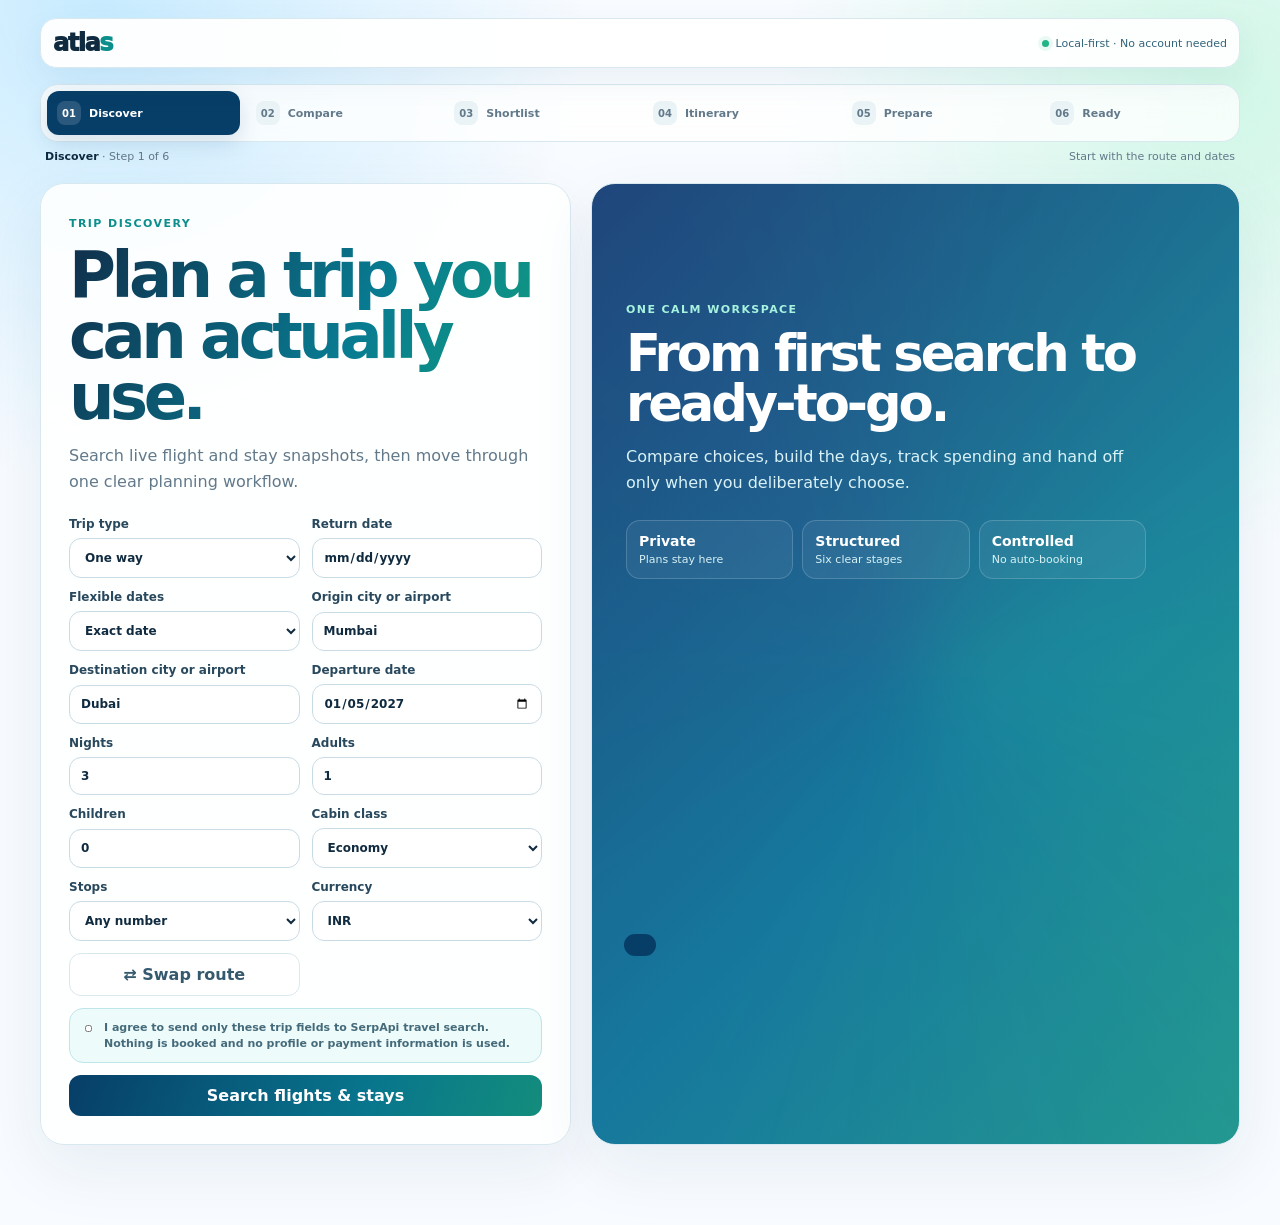
==== commit 13f58738: "Upgrade search comparison workflow in index.html" ====
--- a/index.html
+++ b/index.html
@@ -1,4 +1,4 @@
-<!doctype html><html lang="en"><head><meta charset="utf-8"><meta name="viewport" content="width=device-width,initial-scale=1"><meta name="description" content="Atlas local-first travel planning workspace"><title>Atlas — Travel workspace</title><link rel="stylesheet" href="/assets/styles.css"><script src="/assets/app.js" defer></script></head>
+<!doctype html><html lang="en"><head><meta charset="utf-8"><meta name="viewport" content="width=device-width,initial-scale=1"><meta name="description" content="Atlas local-first travel planning workspace"><title>Atlas — Travel workspace</title><link rel="stylesheet" href="/assets/styles.css"><link rel="stylesheet" href="/assets/comparison.css"><script src="/assets/app.js" defer></script></head>
 <body><div class="shell"><header class="topbar"><a class="brand" href="/">atla<i>s</i></a><span class="privacy">Local-first · No account needed</span></header>
 <nav class="flow" aria-label="Travel workspace"><a data-route="discover" data-short="Search" href="#discover"><b>01</b>Discover</a><a data-route="compare" data-short="Compare" href="#compare"><b>02</b>Compare</a><a data-route="shortlist" data-short="Saved" href="#shortlist"><b>03</b>Shortlist</a><a data-route="itinerary" data-short="Plan" href="#itinerary"><b>04</b>Itinerary</a><a data-route="budget" data-short="Budget" href="#budget"><b>05</b>Prepare</a><a data-route="ready" data-short="Ready" href="#ready"><b>06</b>Ready</a></nav><div class="step-copy"><span><strong id="step-title">Discover</strong> · Step <span id="step-number">1</span> of 6</span><span id="step-hint">Start with the route and dates</span></div>
 <main>
--- a/assets/styles.css
+++ b/assets/styles.css
@@ -0,0 +1,2 @@
+:root{--ink:#102b40;--muted:#62798a;--navy:#073e68;--teal:#0b8e8c;--mint:#26b88a;--line:#d8e8ef;--paper:#fff;--surface:#f7fbfd;--danger:#a91e43;--shadow:0 22px 65px #164f7114;font-family:Inter,ui-sans-serif,system-ui,-apple-system,sans-serif;color:var(--ink);background:#f5faff}
+*{box-sizing:border-box}html{scroll-behavior:smooth}body{margin:0;background:radial-gradient(circle at 8% 0,#c7ebff,transparent 30rem),radial-gradient(circle at 96% 8%,#d1f7e7,transparent 28rem),#f8fbff}body:before{content:"";position:fixed;inset:0;z-index:-1;background-image:linear-gradient(#0b557009 1px,transparent 1px),linear-gradient(90deg,#0b557009 1px,transparent 1px);background-size:48px 48px;mask-image:linear-gradient(#000,transparent 80%)}a{color:inherit;text-decoration:none}button,input,select{font:inherit}button{cursor:pointer}.shell{max-width:1240px;margin:auto;padding:18px 20px 80px}.topbar{position:sticky;top:10px;z-index:50;display:flex;justify-content:space-between;align-items:center;padding:10px 12px;border:1px solid var(--line);border-radius:16px;background:#fffffff0;backdrop-filter:blur(18px);box-shadow:0 12px 35px #154d6c10}.brand{font-size:24px;font-weight:950;letter-spacing:-.06em}.brand i{font-style:normal;color:var(--teal)}.privacy{font-size:11px;color:#31647a}.privacy:before{content:"";display:inline-block;width:7px;height:7px;margin-right:7px;border-radius:50%;background:#22b486;box-shadow:0 0 0 4px #22b48616}.flow{display:grid;grid-template-columns:repeat(6,1fr);gap:6px;margin:16px 0 8px;padding:6px;border:1px solid var(--line);border-radius:18px;background:#ffffffc7;backdrop-filter:blur(14px)}.flow a{display:flex;align-items:center;gap:8px;padding:10px;border-radius:12px;color:var(--muted);font-size:11px;font-weight:850}.flow b{display:grid;place-items:center;width:24px;height:24px;border-radius:8px;background:#eaf3f6;font-size:10px}.flow a.active{background:var(--navy);color:#fff;box-shadow:0 8px 22px #073e6825}.flow a.active b{background:#ffffff24}.flow a.done{color:#07806f}.flow a.done b{background:#dff8ee}.step-copy{display:flex;justify-content:space-between;margin:0 5px 20px;color:var(--muted);font-size:11px}.step-copy strong{color:var(--ink)}.view{display:none}.view.active{display:block;animation:enter .35s ease both}.card{border:1px solid var(--line);border-radius:24px;background:#ffffffdf;box-shadow:var(--shadow)}.discover{display:grid;grid-template-columns:.9fr 1.1fr;gap:20px}.search{padding:28px}.eyebrow{color:var(--teal);font-size:11px;font-weight:900;letter-spacing:.13em;text-transform:uppercase}.search h1,.section-title h1{font-size:clamp(2.2rem,5vw,4.4rem);line-height:.95;letter-spacing:-.07em;margin:14px 0;background:linear-gradient(120deg,#102f4b,#087b91 58%,#13a17d);background-clip:text;-webkit-background-clip:text;color:transparent}.search p,.section-title p{color:var(--muted);line-height:1.6}.form-grid{display:grid;grid-template-columns:1fr 1fr;gap:12px;margin-top:22px}label{display:grid;gap:7px;color:#28485d;font-size:12px;font-weight:800}input,select{min-width:0;padding:11px;border:1px solid #c8dbe4;border-radius:12px;background:#fff;color:var(--ink);outline:0}input:focus,select:focus{border-color:#0b9297;box-shadow:0 0 0 3px #bfeeee}.consent{display:flex;gap:9px;align-items:flex-start;margin-top:12px;padding:11px;border:1px solid #bee5e9;border-radius:14px;background:#eefbfb;color:#456b7a;font-size:11px;line-height:1.45}.consent input{margin-top:2px}.primary,.secondary,.ghost,.danger{border-radius:12px;padding:11px 14px;font-weight:850}.primary{border:0;background:linear-gradient(110deg,var(--navy),#08758d 62%,#138d7c);color:#fff}.search .primary{width:100%;margin-top:12px}.primary:disabled{opacity:.55}.secondary{border:1px solid #9fd7de;background:#ebfbfc;color:#096a72}.ghost{border:1px solid var(--line);background:#fff;color:#355a6e}.danger{border:1px solid #fac4cf;background:#fff1f4;color:var(--danger)}.hero-panel{position:relative;overflow:hidden;min-height:500px;padding:34px;background:linear-gradient(135deg,#073d68,#0a718e 58%,#178c7f);color:#fff}.hero-panel:after{content:"";position:absolute;inset:-30%;background:conic-gradient(from 90deg,#5eead433,#60a5fa25,#c084fc22,#5eead433);filter:blur(35px);animation:drift 10s ease-in-out infinite alternate}.hero-content{position:relative;z-index:1;max-width:520px;margin-top:80px}.hero-content h2{font-size:clamp(2.2rem,4vw,3.8rem);line-height:.97;letter-spacing:-.06em;margin:12px 0}.hero-content p{color:#d9f2f7;line-height:1.6}.mini-grid,.stats{display:grid;grid-template-columns:repeat(3,1fr);gap:9px;margin-top:24px}.mini,.stat{padding:12px;border:1px solid #ffffff2c;border-radius:14px;background:#ffffff0e;font-size:11px;color:#d7f2f5}.mini b,.stat b{display:block;color:#fff;font-size:14px;margin-bottom:4px}.section-title{display:flex;align-items:end;justify-content:space-between;gap:20px;margin:25px 0 16px}.section-title h1{font-size:clamp(2rem,4vw,3.5rem);margin:0}.section-title p{max-width:520px;margin:0}.destination{display:grid;grid-template-columns:1.25fr .75fr;gap:14px;padding:24px;color:#fff;background:linear-gradient(125deg,#073e68,#0b7c8e 58%,#23a57d);overflow:hidden}.destination[data-accent=desert]{background:linear-gradient(125deg,#4b3159,#d16f54 55%,#f0b56b)}.destination[data-accent=rose]{background:linear-gradient(125deg,#52395f,#b96882 58%,#e9a18f)}.destination[data-accent=sakura]{background:linear-gradient(125deg,#273d65,#a95e87 58%,#ef9faa)}.destination h2{font-size:32px;letter-spacing:-.05em;margin:5px 0}.destination p{color:#eefcff}.destination-facts{display:grid;gap:8px}.destination-facts div{padding:12px;border:1px solid #ffffff30;border-radius:13px;background:#ffffff12}.groups{display:grid;gap:18px}.group-head{display:flex;justify-content:space-between;align-items:end;margin-bottom:9px}.group-head h2{margin:0}.group-head p{margin:4px 0 0;color:var(--muted);font-size:12px}.options{display:grid;grid-template-columns:repeat(2,1fr);gap:10px}.option{display:grid;grid-template-columns:64px minmax(0,1fr) auto;gap:12px;align-items:center;padding:12px;border:1px solid var(--line);border-radius:16px;background:#fff;transition:.2s}.option:hover{transform:translateY(-2px);border-color:#88d0d4;box-shadow:0 13px 30px #126c8914}.option.selected{border-color:#1aa68d;box-shadow:0 0 0 3px #1aa68d18}.thumb{width:64px;height:58px;display:grid;place-items:center;border-radius:12px;background:linear-gradient(135deg,#d9f4ff,#d7f5e8);overflow:hidden;font-size:22px}.thumb img{width:100%;height:100%;object-fit:cover}.option h3{font-size:13px;margin:0}.option p{font-size:11px;color:var(--muted);margin:4px 0}.option small{font-size:10px;color:#527084}.option-side{text-align:right}.option-side strong{display:block;color:#08758f;font-size:12px}.option-side button{margin-top:8px;padding:7px 9px}.workspace-grid{display:grid;grid-template-columns:1.25fr .75fr;gap:18px}.panel{padding:22px}.panel h2{margin:0;font-size:20px}.sub{color:var(--muted);font-size:12px;line-height:1.5}.days,.expenses,.checks,.shortlist{display:grid;gap:9px}.day,.expense,.short-item{padding:12px;border:1px solid var(--line);border-radius:14px;background:#fbfdff}.day-head,.expense,.short-item{display:flex;justify-content:space-between;gap:10px;align-items:center}.activities{display:grid;gap:6px;padding:0;margin:10px 0 0;list-style:none}.activities li{display:flex;justify-content:space-between;padding-top:7px;border-top:1px solid #e4edf1;font-size:12px}.inline{display:grid;grid-template-columns:92px 1fr auto;gap:8px;margin-top:12px}.budget-total{padding:18px;border-radius:16px;background:linear-gradient(120deg,#073e68,#087c8d);color:#fff}.budget-total b{display:block;font-size:30px}.progress{height:8px;border-radius:99px;background:#dfecef;overflow:hidden}.progress i{display:block;height:100%;width:0;background:linear-gradient(90deg,#0b8e8c,#31c88d);transition:width .4s}.readiness{display:grid;grid-template-columns:120px 1fr;gap:20px;align-items:center}.score{width:120px;height:120px;display:grid;place-items:center;border-radius:50%;background:conic-gradient(#20b58a var(--score),#e1ecef 0);position:relative}.score:after{content:"";position:absolute;inset:10px;border-radius:50%;background:#fff}.score b{z-index:1;font-size:25px}.notice,.error{padding:11px;border-radius:12px;font-size:11px;line-height:1.5}.notice{background:#fff7df;color:#715304}.error{display:none;margin-top:12px;background:#fff0f2;color:#9e1740}.empty{text-align:center;padding:25px;color:var(--muted);font-size:12px}.toast{position:fixed;left:50%;bottom:24px;z-index:80;transform:translate(-50%,80px);padding:11px 16px;border-radius:99px;background:var(--navy);color:#fff;font-size:12px;font-weight:800;transition:.25s}.toast.show{transform:translate(-50%,0)}dialog{max-width:480px;border:1px solid var(--line);border-radius:20px;padding:22px;box-shadow:0 30px 90px #062a4150}dialog::backdrop{background:#092b3f66;backdrop-filter:blur(4px)}@keyframes enter{from{opacity:0;transform:translateY(8px)}}@keyframes drift{to{transform:translate3d(8%,-5%,0) rotate(8deg)}}@media(max-width:900px){.discover,.workspace-grid,.destination{grid-template-columns:1fr}.options{grid-template-columns:1fr}.flow{grid-template-columns:repeat(3,1fr)}}@media(max-width:650px){.shell{padding:12px 13px 105px}.privacy{font-size:0}.privacy:after{content:"Local";font-size:10px}.flow{position:fixed;left:9px;right:9px;bottom:9px;z-index:60;grid-template-columns:repeat(6,1fr);margin:0;box-shadow:0 18px 55px #062b4350}.flow a{justify-content:center;padding:8px 3px;font-size:0}.flow a:after{content:attr(data-short);font-size:8px}.flow b{width:26px;height:26px}.step-copy{display:none}.form-grid,.mini-grid,.stats{grid-template-columns:1fr}.hero-panel{min-height:360px}.hero-content{margin-top:25px}.inline{grid-template-columns:1fr}.option{grid-template-columns:52px 1fr}.thumb{width:52px}.option-side{grid-column:2;text-align:left}.readiness{grid-template-columns:1fr}.score{margin:auto}}@media(prefers-reduced-motion:reduce){html{scroll-behavior:auto}*,*:before,*:after{animation:none!important;transition:none!important}}
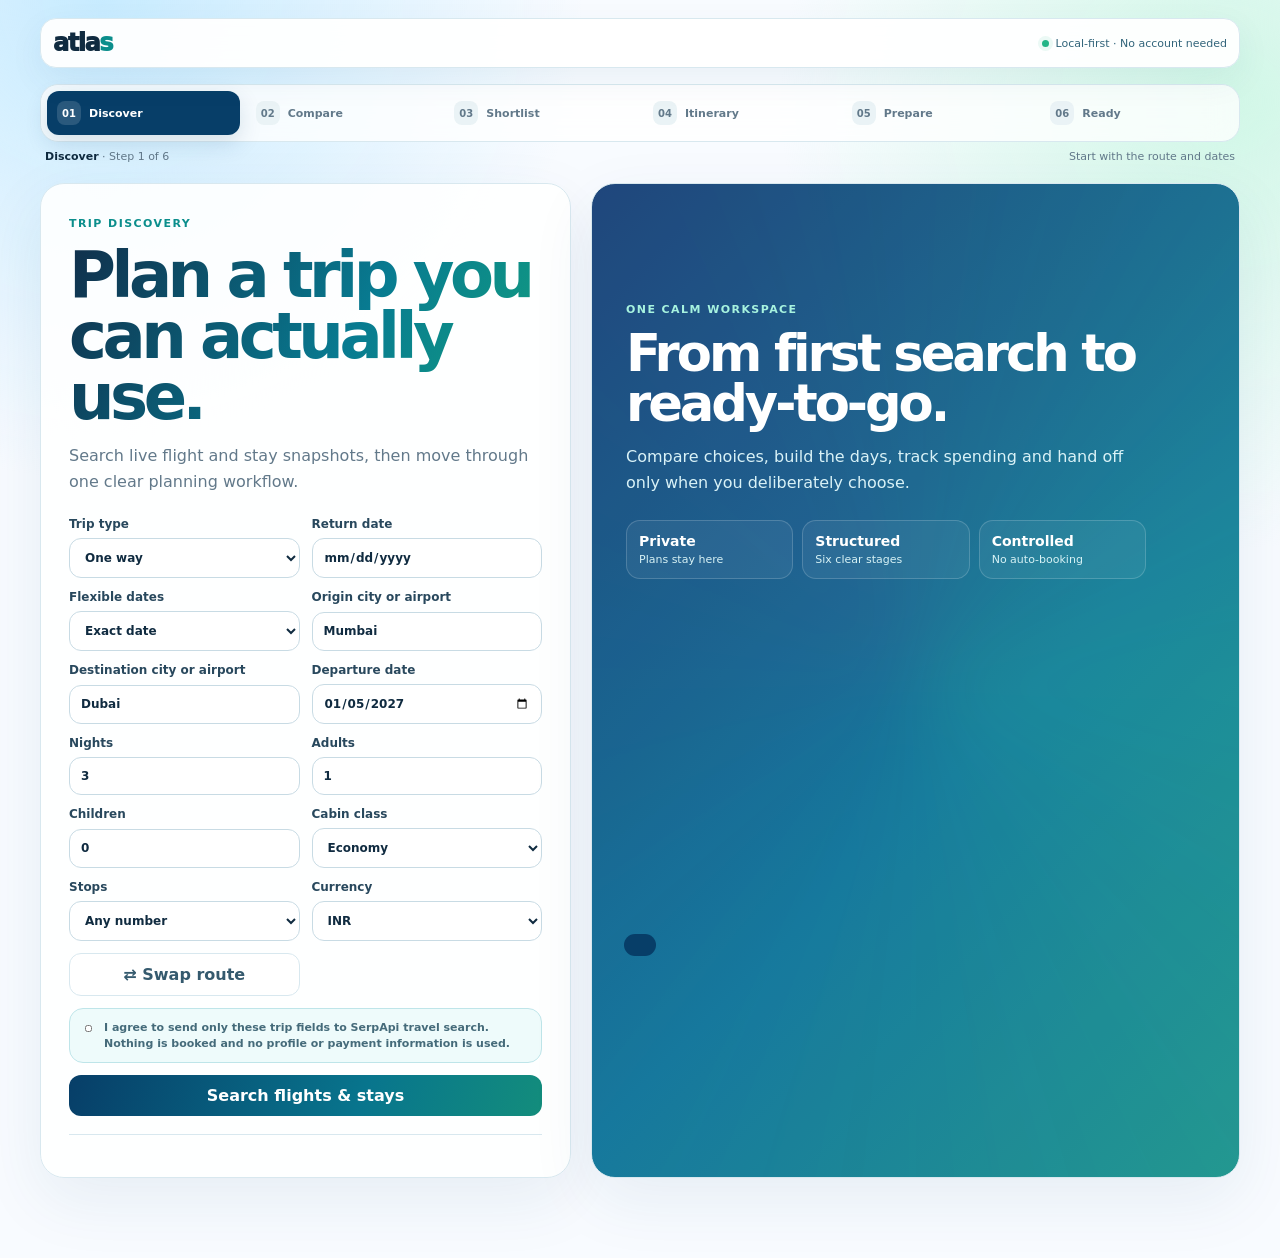
==== commit b88f1185: "Add intelligent itinerary workflow to index.html" ====
--- a/index.html
+++ b/index.html
@@ -1,4 +1,4 @@
-<!doctype html><html lang="en"><head><meta charset="utf-8"><meta name="viewport" content="width=device-width,initial-scale=1"><meta name="description" content="Atlas local-first travel planning workspace"><title>Atlas — Travel workspace</title><link rel="stylesheet" href="/assets/styles.css"><link rel="stylesheet" href="/assets/comparison.css"><script src="/assets/app.js" defer></script></head>
+<!doctype html><html lang="en"><head><meta charset="utf-8"><meta name="viewport" content="width=device-width,initial-scale=1"><meta name="description" content="Atlas local-first travel planning workspace"><title>Atlas — Travel workspace</title><link rel="stylesheet" href="/assets/styles.css"><link rel="stylesheet" href="/assets/comparison.css"><link rel="stylesheet" href="/assets/itinerary.css"><script src="/assets/app.js" defer></script></head>
 <body><div class="shell"><header class="topbar"><a class="brand" href="/">atla<i>s</i></a><span class="privacy">Local-first · No account needed</span></header>
 <nav class="flow" aria-label="Travel workspace"><a data-route="discover" data-short="Search" href="#discover"><b>01</b>Discover</a><a data-route="compare" data-short="Compare" href="#compare"><b>02</b>Compare</a><a data-route="shortlist" data-short="Saved" href="#shortlist"><b>03</b>Shortlist</a><a data-route="itinerary" data-short="Plan" href="#itinerary"><b>04</b>Itinerary</a><a data-route="budget" data-short="Budget" href="#budget"><b>05</b>Prepare</a><a data-route="ready" data-short="Ready" href="#ready"><b>06</b>Ready</a></nav><div class="step-copy"><span><strong id="step-title">Discover</strong> · Step <span id="step-number">1</span> of 6</span><span id="step-hint">Start with the route and dates</span></div>
 <main>
--- a/assets/comparison.css
+++ b/assets/comparison.css
@@ -0,0 +1 @@
+.date-chips{grid-column:1/-1;display:flex;align-items:center;gap:7px;flex-wrap:wrap;padding-top:8px}.date-chips small{width:100%;color:#e5f8f8}.date-chips button{padding:7px 9px;border:1px solid #ffffff45;border-radius:10px;background:#ffffff14;color:#fff;font-size:10px}.date-chips button.active{background:#fff;color:var(--navy)}.compare-controls{display:flex;align-items:center;gap:10px;margin-bottom:14px;padding:12px 14px}.compare-controls strong{margin-right:auto}.compare-controls select{padding:8px;font-size:11px}.recent-area{margin-top:18px;padding-top:14px;border-top:1px solid var(--line);font-size:11px}.recent-list{display:flex;gap:6px;flex-wrap:wrap;margin-top:8px}.recent-list button{padding:7px 9px;font-size:10px}.route-detail{margin-top:5px;color:#476c7e;font-size:10px}.emissions{display:block;margin-top:4px;color:#27806e!important}.skeleton{height:120px;border-radius:18px;background:linear-gradient(100deg,#e8f0f3 20%,#f8fbfc 40%,#e8f0f3 60%);background-size:200% 100%;animation:shimmer 1.2s linear infinite}.is-loading .hero-panel{filter:saturate(.8)}@keyframes shimmer{to{background-position:-200% 0}}@media(max-width:650px){.compare-controls{align-items:stretch;flex-direction:column}.compare-controls strong{margin:0}.compare-controls select{width:100%}}
